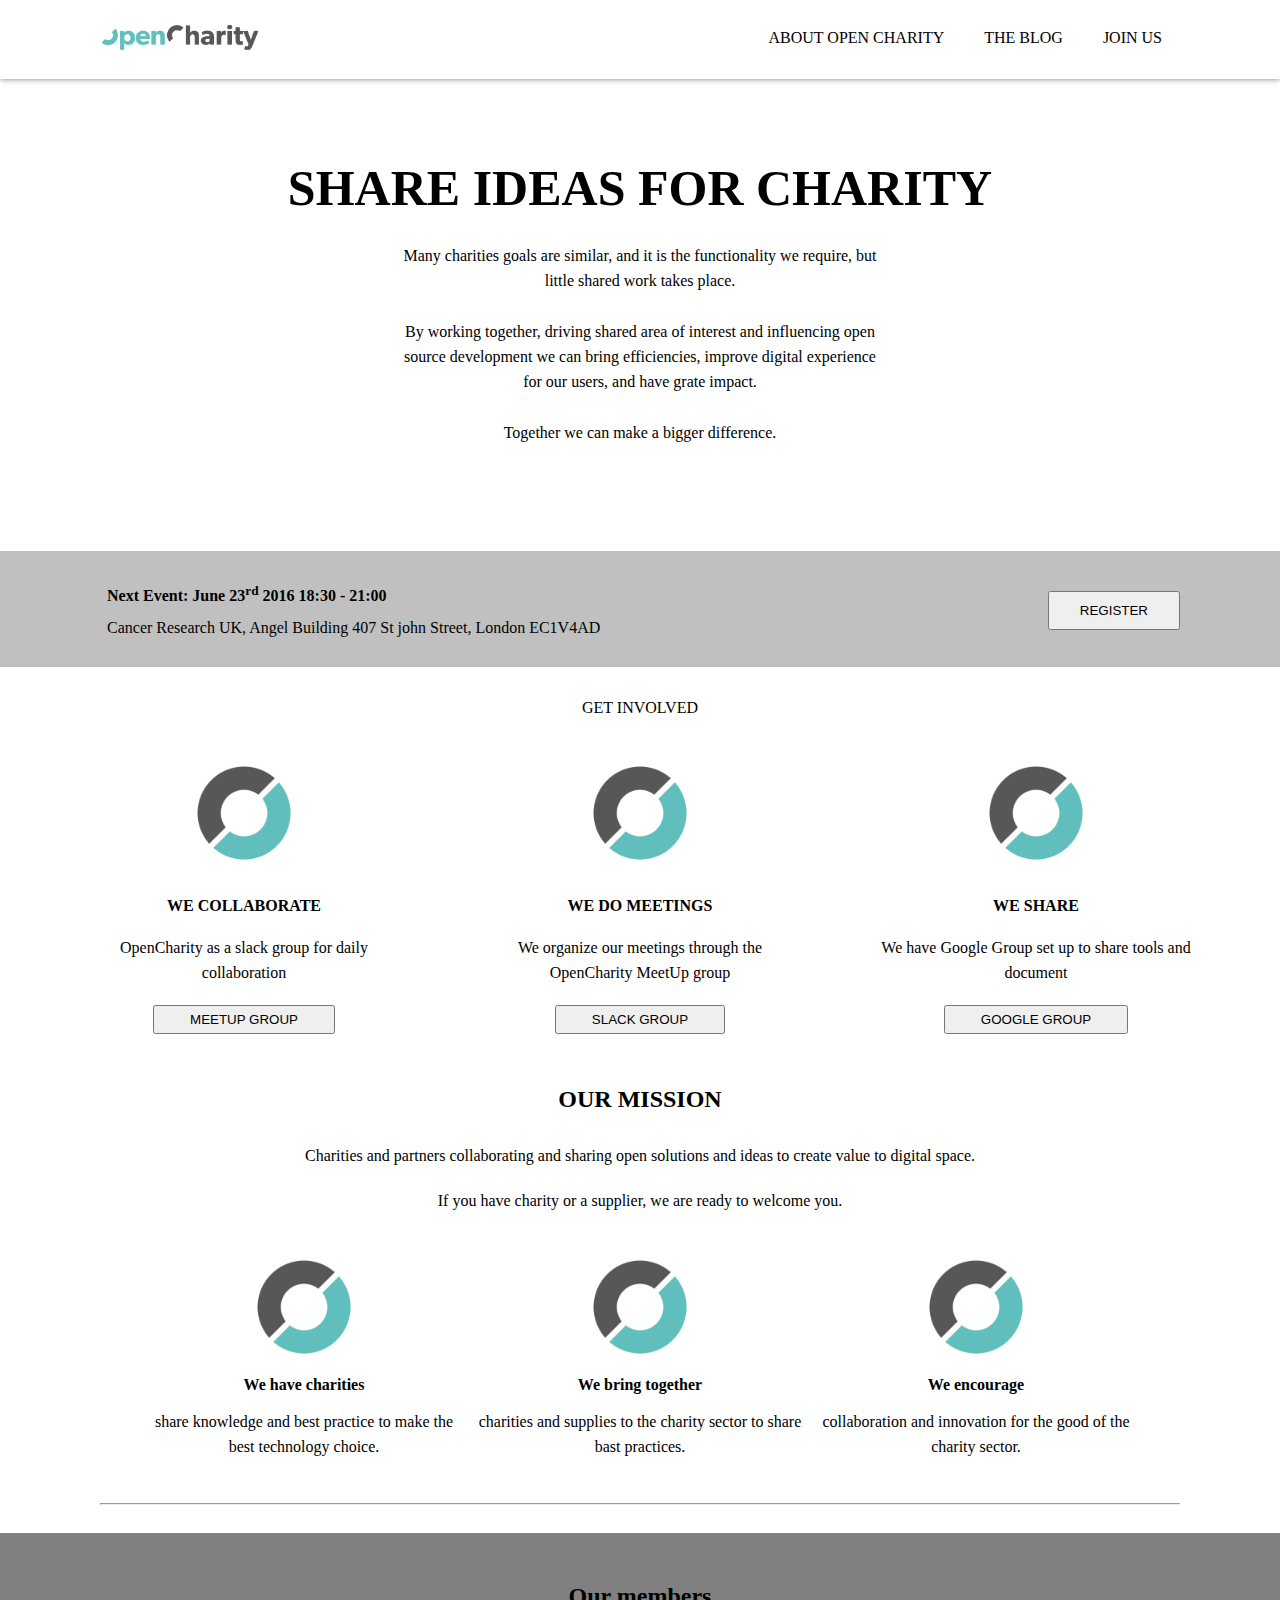
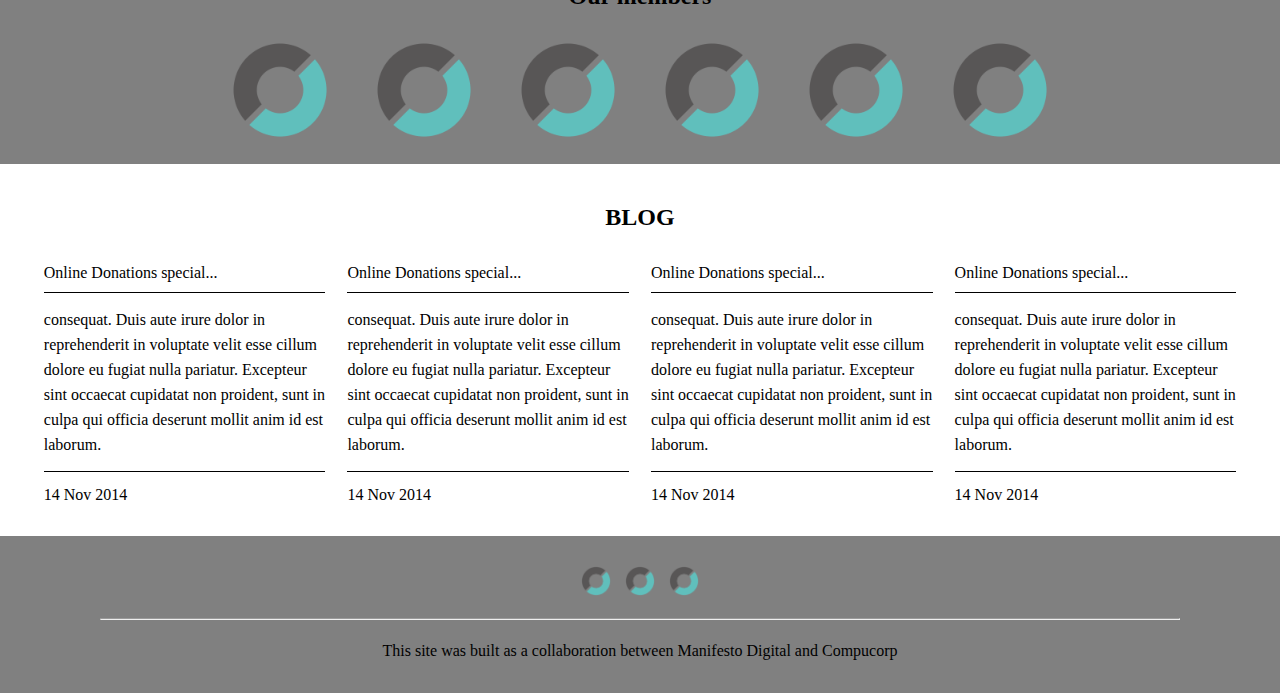
==== index.html @ aa1132b9 "inital commit" ====
<!DOCTYPE html>
<html>
	<head>
		<title>Open Charity</title>
		<meta http-equiv="Content-Type" content="text/html; charset=utf-8" />
		<meta name="viewport" content="user-scalable=no, initial-scale=1.0, maximum-scale=1.0 minimal-ui" />
		<link rel="stylesheet" type="text/css" href="assets/css/structure.css">
		<link rel="stylesheet" type="text/css" href="assets/css/viewport.css">


		<script src="assets/js/lib/jquery-1.12.4.js"></script>
		<script src="assets/js/lib/jquery-ui.js"></script>
		<script src="assets/js/custom.js"></script>
	</head>
	
	<body>
		<div class="opencharity">
		
			<!-- #Header -->
				<header class="opencharity__header">
					<img src="assets/image/OpenCharity.png" class="opencharity__header__logo">
					
					<img id="button" src="assets/image/OC-Mark.png" class="opencharity__header__dropdown-icon">

					<div class="opencharity__header__nav">
						<ul class="opencharity__header__nav__list">
							<li class="opencharity__header__nav__list__item">
								<a href="#" class="opencharity__header__nav__link">About open charity</a>
							</li>
							<li class="opencharity__header__nav__list__item">
								<a href="#" class="opencharity__header__nav__link">The blog</a>
							</li>
							<li class="opencharity__header__nav__list__item">
								<a href="#" class="opencharity__header__nav__link">Join us</a>
							</li>
						</ul>
					</div>
				</header>

				<div class="opencharity__header__nav--mobile" id="effect">
					<ul class="opencharity__header__nav__list--mobile">
						<li class="opencharity__header__nav__list__item--mobile">
							<a href="#" class="opencharity__header__nav__link--mobile">About open charity</a>
						</li>
						<li class="opencharity__header__nav__list__item--mobile">
							<a href="#" class="opencharity__header__nav__link--mobile">The blog</a>
						</li>
						<li class="opencharity__header__nav__list__item--mobile">
							<a href="#" class="opencharity__header__nav__link--mobile">Join Us</a>
						</li>
					</ul>
				</div>
			<!-- #Header -->

			<!-- #Banner -->
				<div class="opencharity__banner">
					<h1 class="opencharity__banner__lead_text">Share ideas for charity</h1>
					<p class="opencharity__banner__sub_text">Many charities goals are similar, and it is the functionality we require, but little shared work takes place.</p>
					<p class="opencharity__banner__sub_text">By working together, driving shared area of interest and influencing open source development we can bring efficiencies, improve digital experience for our users, and have grate impact.</p>
					<p class="opencharity__banner__sub_text">Together we can make a bigger difference.</p>
				</div>
			<!-- #Banner -->

			<!-- #Call to action -->
				<div class="opencharity__call_to_action--event">
					<div class="opencharity__call_to_action--event__event_info">
						<p class="opencharity__call_to_action--event__event_info__time"><span>Next Event: </span>June 23<sup>rd</sup> 2016 18:30 - 21:00</p>
						<p class="opencharity__call_to_action--event__event_info__venue">Cancer Research UK, Angel Building 407 St john Street, London EC1V4AD</p>
					</div>
					<button class="opencharity__call_to_action--event__event_info__register_button">Register</button>		
				</div>
			<!-- #Call to action -->

			<!-- #Call to action -->
				<div class="opencharity__call_to_action--social">
					<p class="opencharity__call_to_action--social__title_text">Get involved</p>
					<div class="opencharity__call_to_action--social__col">
						<img class="opencharity__call_to_action--social__col__image" src="assets/image/OC-Mark.png">
						<h4 class="opencharity__call_to_action--social__col__lead__text">We collaborate</h4>
						<p class="opencharity__call_to_action--social__col__sub_text">OpenCharity as a slack group for daily collaboration</p>
						<button class="opencharity__call_to_action--social__col__button">Meetup group</button>
					</div>
					<div class="opencharity__call_to_action--social__col">
						<img class="opencharity__call_to_action--social__col__image" src="assets/image/OC-Mark.png">
						<h4 class="opencharity__call_to_action--social__col__lead__text">We do meetings</h4>
						<p class="opencharity__call_to_action--social__col__sub_text">We organize our meetings through the OpenCharity MeetUp group</p>	
						<button class="opencharity__call_to_action--social__col__button">Slack group</button>
					</div>					
					<div class="opencharity__call_to_action--social__col">
						<img class="opencharity__call_to_action--social__col__image" src="assets/image/OC-Mark.png">
						<h4 class="opencharity__call_to_action--social__col__lead__text">We share</h4>
						<p class="opencharity__call_to_action--social__col__sub_text">We have Google Group set up to share tools and document</p>	
						<button class="opencharity__call_to_action--social__col__button">Google group</button>
					</div>
				</div>
			<!-- #Call to action -->

			<!-- #Info -->
				<div class="opencharity__info--mission-info">
					<h2 class="opencharity__info--mission-info__lead_text">Our mission</h2>
					<p class="opencharity__info--mission-info__sub_text">Charities and partners collaborating and sharing open solutions and ideas to create value to digital space.</p>
					<p class="opencharity__info--mission-info__sub_text">If you have charity or a supplier, we are ready to welcome you.</p>
					
					<div class="opencharity__info--mission-info__col">
						<img class="opencharity__info--mission-info__col__image" src="assets/image/OC-Mark.png">
						<h4 class="opencharity__info--mission-info__col__lead_text">We have charities</h4>
						<p class="opencharity__info--mission-info__col__sub_text">share knowledge and best practice to make the best technology choice.</p>
					</div>					
					<div class="opencharity__info--mission-info__col">
						<img class="opencharity__info--mission-info__col__image" src="assets/image/OC-Mark.png">
						<h4 class="opencharity__info--mission-info__col__lead_text">We bring together</h4>
						<p class="opencharity__info--mission-info__col__sub_text">charities and supplies to the charity sector to share bast practices.</p>
					</div>					
					<div class="opencharity__info--mission-info__col">
						<img class="opencharity__info--mission-info__col__image" src="assets/image/OC-Mark.png">
						<h4 class="opencharity__info--mission-info__col__lead_text">We encourage</h4>
						<p class="opencharity__info--mission-info__col__sub_text">collaboration and innovation for the good of the charity sector.</p>
					</div>

					<hr class="opencharity__info--mission-info__bottom_line">
				</div>
			<!-- #Info -->

			<!-- #Slider -->
				<div class="opencharity__slider--member_slider">
					 <h2 class="opencharity__slider--member_slider__lead_text">Our members</h2>
					 <ul class="opencharity__slider--member_slider__list">
					 	<li class="opencharity__slider--member_slider__item">
					 		<a href="opencharity__slider--member_slider__link">
					 			<img class="opencharity__slider--member_slider__link__icon" src="assets/image/OC-Mark.png">
					 		</a>
					 	</li>
					 	<li class="opencharity__slider--member_slider__item">
					 		<a href="opencharity__slider--member_slider__link">
					 			<img class="opencharity__slider--member_slider__link__icon" src="assets/image/OC-Mark.png">
					 		</a>
					 	</li>
					 	<li class="opencharity__slider--member_slider__item">
					 		<a href="opencharity__slider--member_slider__link">
					 			<img class="opencharity__slider--member_slider__link__icon" src="assets/image/OC-Mark.png">
					 		</a>
					 	</li>
					 	<li class="opencharity__slider--member_slider__item">
					 		<a href="opencharity__slider--member_slider__link">
					 			<img class="opencharity__slider--member_slider__link__icon" src="assets/image/OC-Mark.png">
					 		</a>
					 	</li>
					 	<li class="opencharity__slider--member_slider__item">
					 		<a href="opencharity__slider--member_slider__link">
					 			<img class="opencharity__slider--member_slider__link__icon" src="assets/image/OC-Mark.png">
					 		</a>
					 	</li>
					 	<li class="opencharity__slider--member_slider__item">
					 		<a href="opencharity__slider--member_slider__link">
					 			<img class="opencharity__slider--member_slider__link__icon" src="assets/image/OC-Mark.png">
					 		</a>
					 	</li>
					 </ul>
				</div>
			<!-- #Slider -->

			<!-- #Slider -->
				<div class="opencharity__slider--blog_slider">
					<h2 class="opencharity__slider--blog_slider__lead_text">Blog</h2>
					<ul class="opencharity__slider--blog_slider__list">
						<li class="opencharity__slider--blog_slider__list__item">
							<p class="opencharity__slider--blog_slider__link">Online Donations special...</p>
							<p class="opencharity__slider--blog_slider__list__item__text">
								consequat. Duis aute irure dolor in reprehenderit in voluptate velit esse
								cillum dolore eu fugiat nulla pariatur. Excepteur sint occaecat cupidatat non
								proident, sunt in culpa qui officia deserunt mollit anim id est laborum.
							</p>
							<p class="opencharity__slider--blog_slider__list__item__time">14 Nov 2014</p>
						</li>
						<li class="opencharity__slider--blog_slider__list__item">
							<p class="opencharity__slider--blog_slider__link">Online Donations special...</p>
							<p class="opencharity__slider--blog_slider__list__item__text">
								consequat. Duis aute irure dolor in reprehenderit in voluptate velit esse
								cillum dolore eu fugiat nulla pariatur. Excepteur sint occaecat cupidatat non
								proident, sunt in culpa qui officia deserunt mollit anim id est laborum.
							</p>
							<p class="opencharity__slider--blog_slider__list__item__time">14 Nov 2014</p>
						</li>
						<li class="opencharity__slider--blog_slider__list__item">
							<p class="opencharity__slider--blog_slider__link">Online Donations special...</p>
							<p class="opencharity__slider--blog_slider__list__item__text">
								consequat. Duis aute irure dolor in reprehenderit in voluptate velit esse
								cillum dolore eu fugiat nulla pariatur. Excepteur sint occaecat cupidatat non
								proident, sunt in culpa qui officia deserunt mollit anim id est laborum.
							</p>
							<p class="opencharity__slider--blog_slider__list__item__time">14 Nov 2014</p>
						</li>
						<li class="opencharity__slider--blog_slider__list__item">
							<p class="opencharity__slider--blog_slider__link">Online Donations special...</p>
							<p class="opencharity__slider--blog_slider__list__item__text">
								consequat. Duis aute irure dolor in reprehenderit in voluptate velit esse
								cillum dolore eu fugiat nulla pariatur. Excepteur sint occaecat cupidatat non
								proident, sunt in culpa qui officia deserunt mollit anim id est laborum.
							</p>
							<p class="opencharity__slider--blog_slider__list__item__time">14 Nov 2014</p>
						</li>
					</ul>
				</div>
			<!-- #Slider -->

			<!-- #Footer-->
				<footer class="opencharity__footer">
					<div class="opencharity__footer__nav">
						<ul class="opencharity__footer__nav__list">
							<li class="opencharity__footer__nav__list__item">
								<a href="opencharity__footer__nav__link">
									<img class="opencharity__footer__nav__link__icon" src="assets/image/OC-Mark.png">
								</a>
							</li>
							<li class="opencharity__footer__nav__list__item">
								<a href="opencharity__footer__nav__link">
									<img class="opencharity__footer__nav__link__icon" src="assets/image/OC-Mark.png">
								</a>
							</li>
							<li class="opencharity__footer__nav__list__item">
								<a href="opencharity__footer__nav__link">
									<img class="opencharity__footer__nav__link__icon" src="assets/image/OC-Mark.png">
								</a>
							</li>
						</ul>
					</div>

					<hr class="opencharity__footer__line">

					<div class="opencharity__footer__trade_mark">
						<p class="opencharity__footer__trade_mark__text">This site was built as a collaboration between <span>Manifesto Digital</span> and <span>Compucorp</span></p>
					</div>
				</footer>
			<!-- #Footer-->


		</div>
	</body>
</html>
---- assets/css/structure.css ----
body {
	margin: 0px;
	padding: 0px;
}

ul {
	margin: 0px;
	padding: 0px;
	list-style: none
}

a {
	text-decoration: none;
}

h1,h2,h3,h4,h5,h6,p {
	margin: 0px;
}

p {
	line-height: 25px;
	text-align: left: 
}

.opencharity {
}

/* opencharity__header */
	.opencharity__header {
		padding: 19px 100px;
		box-shadow: 0px 0px 6px gray;
	}

	.opencharity__header__logo {
		width: 160px;
		padding: 0px;
		margin: 0px;
		display: inline-block
	}

	.opencharity__header__dropdown-icon {
		display: none;
		width: 40px;
	}

	.opencharity__header__nav {
		padding: 10px 0px;
		float: right;
		display: inline-block;
	}

	.opencharity__header__nav--mobile {
		display: none;
	}

	.opencharity__header__nav__list {
		/* background-color: gray; */
	}

	.opencharity__header__nav__list__item {
		margin: 0px;
		display: inline;
		padding: 5px;
	}

	.opencharity__header__nav__link {
		color: #000;
		text-transform: uppercase;
		padding: 13px;
	}

/* opencharity__header */

/* opencharity__banner */
	.opencharity__banner {
		margin: 0px;	
		height: auto;
		text-align: center;
		padding: 80px 30px;
		/* background-image: url('../../assets/image/bg.jpg'); */
		background-repeat: no-repeat;
	}

	.opencharity__banner__lead_text {
		text-transform: uppercase;
		font-size: 50px;
	}

	.opencharity__banner__sub_text {
		margin: 26px auto;
		width: 42%;
		display: block;
	}
/* opencharity__banner */


/* opencharity__call_to_action */

	.opencharity__call_to_action--event {
		background-color: #c0c0c0; /* rmove this */
		padding: 20px 100px;
	}

	.opencharity__call_to_action--event__event_info {
		display: inline-block
	}

	.opencharity__call_to_action--event__event_info__time {
		margin: 7px;
		font-weight: bold;
	}

	.opencharity__call_to_action--event__event_info__venue {
		margin: 7px;
	}

	.opencharity__call_to_action--event__event_info__register_button {
		display: inline-block;
		float: right;
		padding: 10px 30px;
		margin-top: 10px;
		text-transform: uppercase;
	}

	.opencharity__call_to_action--social {
		padding: 70px 100px;
		text-align: center;	
	}

	.opencharity__call_to_action--social__title_text {
		text-transform: uppercase;
	}

	.opencharity__call_to_action--social__col {
		display: inline-block;
		width: 30%;
		margin-top: 20px;
		padding: 4px;
		/* background-color: #f0f0f0; */
	}

	.opencharity__call_to_action--social__col__image {
		width: 100px;
	}

	.opencharity__call_to_action--social__col__lead__text {
		margin-top: 30px;
		text-transform: uppercase;
	}

	.opencharity__call_to_action--social__col__sub_text {
		padding: 20px 30px;
	}

	.opencharity__call_to_action--social__col__button {
		padding: 5px 35px;
		text-transform: uppercase;
	}

/* opencharity__call_to_action */


.opencharity__info--mission-info {
	text-align: center;
	padding: 20px 100px;
	/* background-color: gray; */
}

.opencharity__info--mission-info__lead_text {
	text-transform: uppercase;
	margin-bottom: 30px;
}

.opencharity__info--mission-info__sub_text {
	margin: 20px;
}

.opencharity__info--mission-info__col {
	display: inline-block;
	width: 30%;
	margin-top: 20px;
	padding: 4px;
}

.opencharity__info--mission-info__col__image {
	width: 100px;
}

.opencharity__info--mission-info__col__lead_text {
	padding: 15px;
}

.opencharity__info--mission-info__col__sub_text {
}

.opencharity__info--mission-info__bottom_line {
	margin-top: 40px;
}

.opencharity__slider--member_slider {
	text-align: center;
	padding: 20px 100px;
	background-color: gray;
}

.opencharity__slider--member_slider__lead_text {
	margin: 50px;
}

.opencharity__slider--member_slider__list {
	margin: 0px;
}

.opencharity__slider--member_slider__item {
	display: inline;
	margin: 40px;
}

.opencharity__slider--member_slider__link {
	display: inline;
}

.opencharity__slider--member_slider__link__icon {
	width: 100px;
}

/* opencharity__slider--blog_slider */

	.opencharity__slider--blog_slider {
		text-align: center;
		padding: 20px 0px;
	}

	.opencharity__slider--blog_slider__lead_text {
		text-transform: uppercase;
		margin: 20px;
	}

	.opencharity__slider--blog_slider__list {			
	}

	.opencharity__slider--blog_slider__link {
		margin-bottom: 7px;
	}

	.opencharity__slider--blog_slider__list__item {
		display: inline-block;
		width: 20%;
		margin: 10px;

	}

	li.opencharity__slider--blog_slider__list__item {
	    text-align: left;
	}

	.opencharity__slider--blog_slider__list__item__text {
		border-top: 1px solid;
		border-bottom: 1px solid;
		padding-bottom: 14px;
		padding-top: 14px;
	}

	.opencharity__slider--blog_slider__list__item__time {
		margin-top: 10px; 
	}


/* opencharity__slider--blog_slider */


/* opencharity__footer */

	.opencharity__footer{
		text-align: center;
		padding: 20px 100px;
		background-color: gray;
	}

	.opencharity__footer__nav {
		display: block;
		padding: 10px;
	}

	.opencharity__footer__nav__list {

	}

	.opencharity__footer__nav__list__item {
		display: inline;
		margin: 5px;
	}

	.opencharity__footer__nav__link {
	}

	.opencharity__footer__nav__link__icon {
		width: 30px;
	}

	.opencharity__footer__line {

	}

	.opencharity__footer__trade_mark {
		padding: 10px;
		display: block;
	}

/* opencharity__footer */
---- assets/css/viewport.css ----
/* body{
		background-color: red;
	} */


/* Extra exception screens */
@media screen and (max-width: 320px) {
	
	.opencharity__header__logo {
	 	margin-left: -30px;
	}
}


/* Small only  aka mobile*/
@media screen and (max-width: 39.9375em) {

	/* opencharity__header */
		.opencharity__header {
			height: 30px;
		}

		.opencharity__header__dropdown-icon {
			display: block;
			position: absolute;
			top: 17px;
			right: 27px;
		}

		.opencharity__header__nav {
			display: none
		}

		.opencharity__header__nav--mobile {
			/* display: block; */
			/* background-color: red; */
		}

		.opencharity__header__nav__list--mobile {
		}

		.opencharity__header__nav__list__item--mobile {
			padding: 16px;
			text-align: center;
			/* background-color: red; */
		}
	/* opencharity__header */

	/* opencharity__banner */
		
		.opencharity__banner {
			padding: 32px 30px;
		}

		.opencharity__banner__sub_text {
			width: 92%;
		}
	/* opencharity__banner */

	/* opencharity__call_to_action--event */
		
		.opencharity__call_to_action--event {
		    padding: 20px 21px;
		    text-align: center;
		}

		.opencharity__call_to_action--event__event_info__register_button {
		    margin-top: 30px;
		    float: none
		}
	/* opencharity__call_to_action--event */

	/* opencharity__call_to_action--social */

		.opencharity__call_to_action--social {
			padding: 32px 30px;
		}

		.opencharity__call_to_action--social__col {
			width: 100%;
		}
	/* opencharity__call_to_action--social */

	/* opencharity__slider--member_slider */
	
		.opencharity__info--mission-info {
		    padding: 20px 20px;
		}

		.opencharity__info--mission-info__lead_text {
		    text-transform: uppercase;
		    margin-top: 20px;
		    margin-bottom: 0px;
		}

		.opencharity__info--mission-info__col {
		 	width: 92%;
		}
	/* opencharity__call_to_action--social */

	/* opencharity__slider--member_slider */
	
		.opencharity__slider--member_slider__lead_text {
			margin: 20px;
		}

		.opencharity__slider--member_slider {
		    padding: 20px 15px;
		}

		.opencharity__slider--member_slider__item {
		    display: inline;
		    margin: 8px;
		}
	/* opencharity__slider--member_slider */

	/* opencharity__slider--blog_slider */

		.opencharity__slider--blog_slider__list__item {
		    width: 90%;
		}

		.opencharity__slider--blog_slider {
			padding: 20px 15px;
		}

		.opencharity__slider--blog_slider__list__item {
		    margin: 20px;
		}
	/* opencharity__slider--blog_slider */

	/* opencharity__footer */
	
		.opencharity__footer {
		    padding: 20px 33px;	 
		}
	/* opencharity__footer */

}


/* Medium and up*/
@media screen and (min-width: 40em) {}


/* Medium only aka ipad */
@media screen and (min-width: 40em) and (max-width: 63.9375em) {

	/* opencharity__header */
		.opencharity__header {
			padding: 20px 30px;
		}

		.opencharity__header__nav {
		}

		.opencharity__header__nav__list {
			padding: 0px;
		}

		.opencharity__header__nav__list__item {
			margin: 0px;
		}
	/* opencharity__header */

	/* opencharity__banner */

		.opencharity__banner {
			padding: 58px 35px;
		}

		.opencharity__banner__sub_text {
			width: 100%;
		}
	/* opencharity__banner */

	/* opencharity__call_to_action--event */
		
		.opencharity__call_to_action--event {
		    padding: 20px 21px;
		}

		.opencharity__call_to_action--event__event_info__register_button {
		    margin-top: 20px;
		}
	/* opencharity__call_to_action--event */

	/* opencharity__call_to_action--social */

		.opencharity__call_to_action--social {
			padding: 28px 0px;
		}

		.opencharity__call_to_action--social__title_text {
		    margin-bottom: 19px;
		}
	/* opencharity__call_to_action--social */

	/* opencharity__call_to_action--social */

		.opencharity__info--mission-info {
		    padding: 20px 20px;
		}

		.opencharity__info--mission-info__lead_text {
		    text-transform: uppercase;
		    margin-top: 20px;
		    margin-bottom: 0px;
		}

		.opencharity__info--mission-info__col {
		 	width: 30%;
		 	margin: 6px;
		 	margin-top: 40px;
		 	vertical-align: top;
		 	height: 237px;
		}

		.opencharity__info--mission-info__bottom_line {
		    margin-top: 10px;
		}
	/* opencharity__call_to_action--social */

	/* .opencharity__slider--member_slider */
		
		.opencharity__slider--member_slider {
		    padding: 20px 15px;
		}

		.opencharity__slider--member_slider__lead_text {
		    margin: 26px;
		}

		.opencharity__slider--member_slider__item {
		    display: inline;
		    margin: 10px;
		}
	/* .opencharity__slider--member_slider */

	/* opencharity__slider--blog_slider */

		.opencharity__slider--blog_slider__list__item {
		    display: inline-block;
		    width: 44%;
		    margin: 15px;
		}
	/* opencharity__slider--blog_slider */

}

/* Large and up  aka big ipad and laptops :(*/
@media screen and (min-width: 64em) {

	/* opencharity__banner */

		.opencharity__banner__sub_text {
			width: 40%;
		}
	/* opencharity__banner */

	/* opencharity__call_to_action--event */
		.opencharity__call_to_action--event__event_info__register_button {
		    margin-top: 20px;
		}
	/* opencharity__call_to_action--event */

	/* opencharity__call_to_action--social */

		.opencharity__call_to_action--social {
			padding: 28px 0px;
		}

		.opencharity__call_to_action--social__title_text {
		    margin-bottom: 19px;
		}
	/* opencharity__call_to_action--social */

	/* .opencharity__slider--member_slider */
		
		.opencharity__slider--member_slider {
		    padding: 20px 15px;
		}

		.opencharity__slider--member_slider__lead_text {
		    margin: 30px;
		}
		
		.opencharity__slider--member_slider__item {
		    margin: 20px;
		}
	/* .opencharity__slider--member_slider */

	/* opencharity__slider--blog_slider */
		.opencharity__slider--blog_slider__list__item {
		    display: inline-block;
		    width: 22%;
		    margin: 9px;
		}
	/* opencharity__slider--blog_slider */

}

/* Large only */
@media screen and (min-width: 64em) and (max-width: 74.9375em) {
		
		/* opencharity__banner */
			.opencharity__banner__sub_text {
				width: 80%;
			}
		/* opencharity__banner */
}
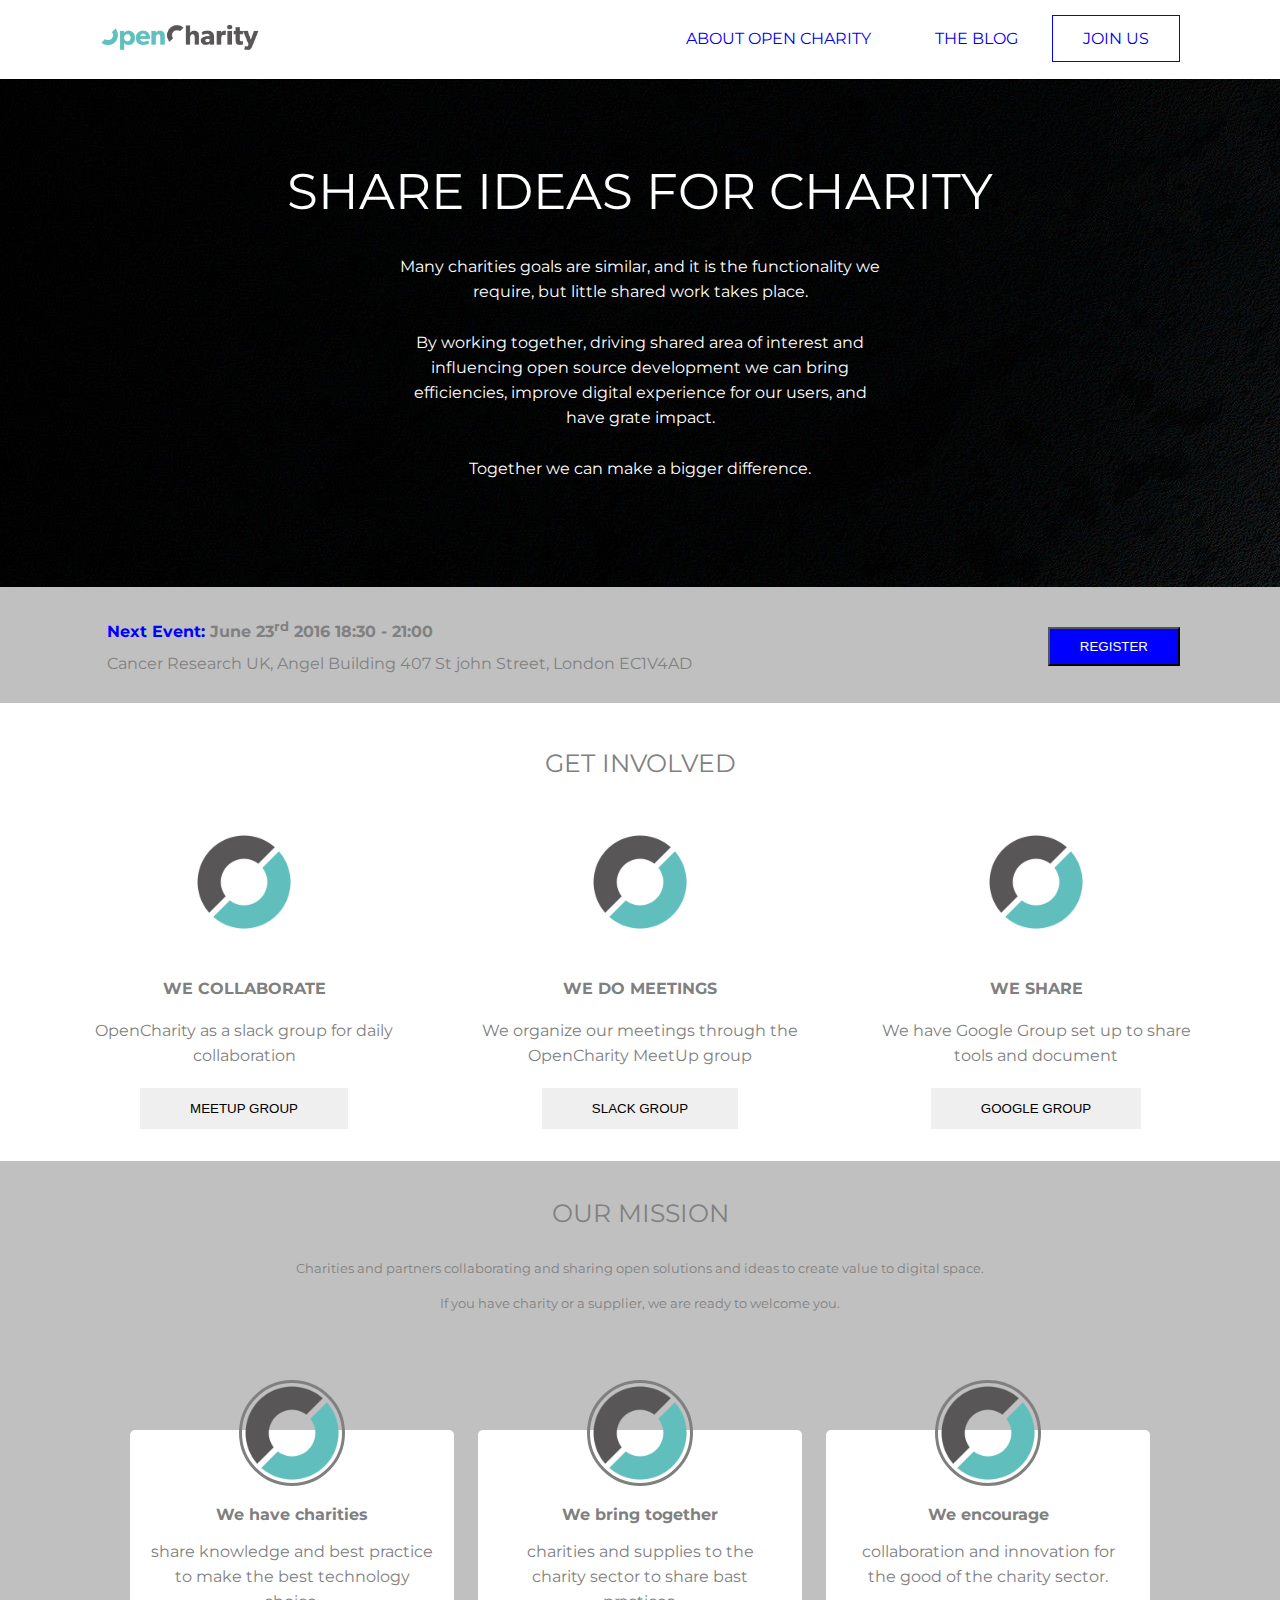
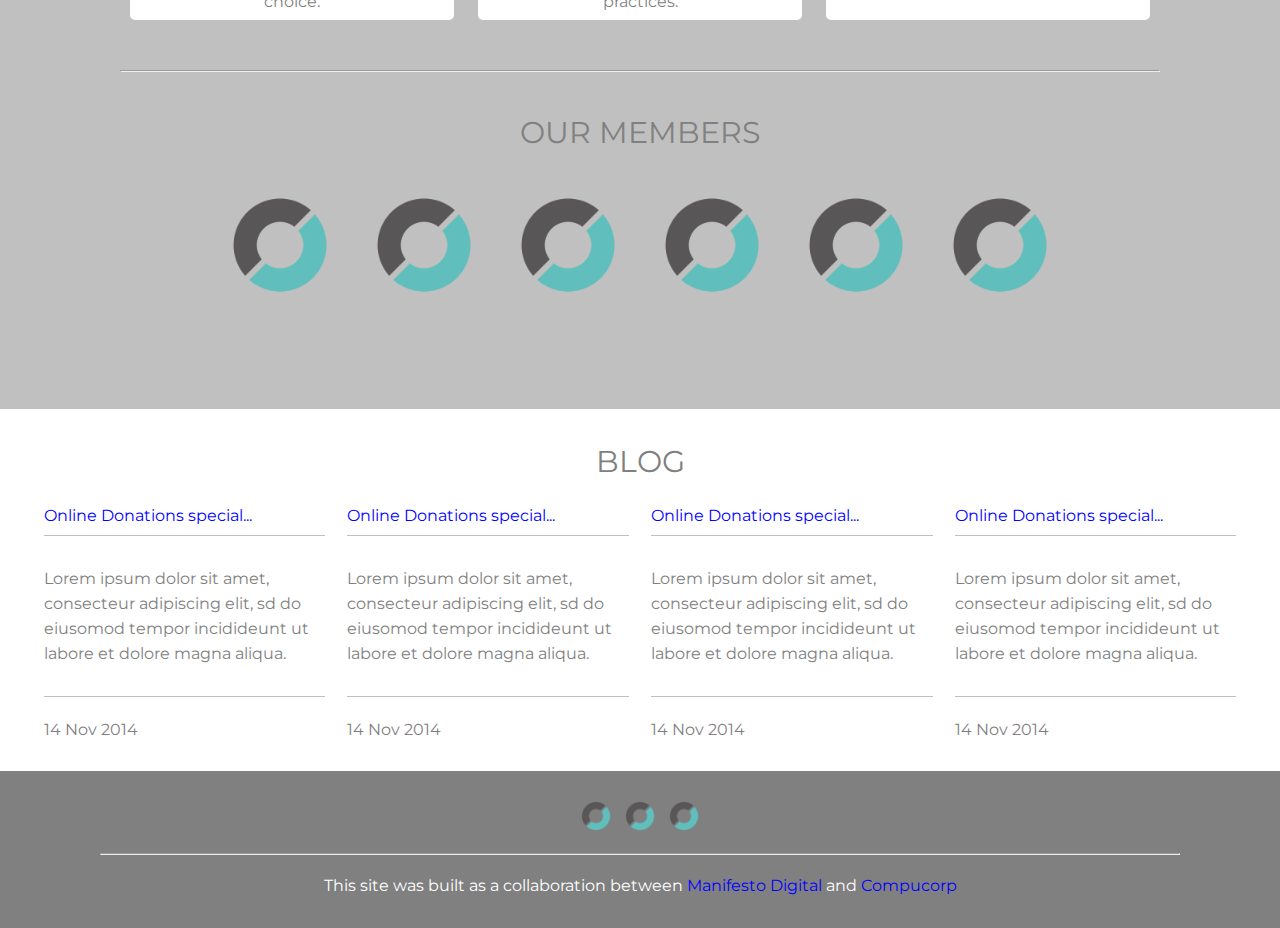
==== commit 7acd2968: "add scss" ====
--- a/index.html
+++ b/index.html
@@ -6,8 +6,8 @@
 		<meta name="viewport" content="user-scalable=no, initial-scale=1.0, maximum-scale=1.0 minimal-ui" />
 		<link rel="stylesheet" type="text/css" href="assets/css/structure.css">
 		<link rel="stylesheet" type="text/css" href="assets/css/viewport.css">
-
-
+		<link rel="stylesheet" type="text/css" href="stylesheets/theme.css">
+		<link href="https://fonts.googleapis.com/css?family=Montserrat" rel="stylesheet">
 		<script src="assets/js/lib/jquery-1.12.4.js"></script>
 		<script src="assets/js/lib/jquery-ui.js"></script>
 		<script src="assets/js/custom.js"></script>
@@ -31,7 +31,7 @@
 								<a href="#" class="opencharity__header__nav__link">The blog</a>
 							</li>
 							<li class="opencharity__header__nav__list__item">
-								<a href="#" class="opencharity__header__nav__link">Join us</a>
+								<a href="#" class="opencharity__header__nav__link opencharity__header__nav__link--active">Join us</a>
 							</li>
 						</ul>
 					</div>
@@ -54,7 +54,7 @@
 
 			<!-- #Banner -->
 				<div class="opencharity__banner">
-					<h1 class="opencharity__banner__lead_text">Share ideas for charity</h1>
+					<p class="opencharity__banner__lead_text">Share ideas for charity</p>
 					<p class="opencharity__banner__sub_text">Many charities goals are similar, and it is the functionality we require, but little shared work takes place.</p>
 					<p class="opencharity__banner__sub_text">By working together, driving shared area of interest and influencing open source development we can bring efficiencies, improve digital experience for our users, and have grate impact.</p>
 					<p class="opencharity__banner__sub_text">Together we can make a bigger difference.</p>
@@ -97,24 +97,32 @@
 
 			<!-- #Info -->
 				<div class="opencharity__info--mission-info">
-					<h2 class="opencharity__info--mission-info__lead_text">Our mission</h2>
+					<p class="opencharity__info--mission-info__lead_text">Our mission</p>
 					<p class="opencharity__info--mission-info__sub_text">Charities and partners collaborating and sharing open solutions and ideas to create value to digital space.</p>
 					<p class="opencharity__info--mission-info__sub_text">If you have charity or a supplier, we are ready to welcome you.</p>
 					
-					<div class="opencharity__info--mission-info__col">
-						<img class="opencharity__info--mission-info__col__image" src="assets/image/OC-Mark.png">
-						<h4 class="opencharity__info--mission-info__col__lead_text">We have charities</h4>
-						<p class="opencharity__info--mission-info__col__sub_text">share knowledge and best practice to make the best technology choice.</p>
+					<div class="opencharity__info--mission-info__col--wrapper">
+						<div class="opencharity__info--mission-info__col">
+							<img class="opencharity__info--mission-info__col__image" src="assets/image/OC-Mark.png">
+							<h4 class="opencharity__info--mission-info__col__lead_text">We have charities</h4>
+							<p class="opencharity__info--mission-info__col__sub_text">share knowledge and best practice to make the best technology choice.</p>
+						</div>					
+					</div>
+						
+					<div class="opencharity__info--mission-info__col--wrapper">
+						<div class="opencharity__info--mission-info__col">
+							<img class="opencharity__info--mission-info__col__image" src="assets/image/OC-Mark.png">
+							<h4 class="opencharity__info--mission-info__col__lead_text">We bring together</h4>
+							<p class="opencharity__info--mission-info__col__sub_text">charities and supplies to the charity sector to share bast practices.</p>
+						</div>					
 					</div>					
-					<div class="opencharity__info--mission-info__col">
-						<img class="opencharity__info--mission-info__col__image" src="assets/image/OC-Mark.png">
-						<h4 class="opencharity__info--mission-info__col__lead_text">We bring together</h4>
-						<p class="opencharity__info--mission-info__col__sub_text">charities and supplies to the charity sector to share bast practices.</p>
-					</div>					
-					<div class="opencharity__info--mission-info__col">
-						<img class="opencharity__info--mission-info__col__image" src="assets/image/OC-Mark.png">
-						<h4 class="opencharity__info--mission-info__col__lead_text">We encourage</h4>
-						<p class="opencharity__info--mission-info__col__sub_text">collaboration and innovation for the good of the charity sector.</p>
+					
+					<div class="opencharity__info--mission-info__col--wrapper">
+						<div class="opencharity__info--mission-info__col">
+							<img class="opencharity__info--mission-info__col__image" src="assets/image/OC-Mark.png">
+							<h4 class="opencharity__info--mission-info__col__lead_text">We encourage</h4>
+							<p class="opencharity__info--mission-info__col__sub_text">collaboration and innovation for the good of the charity sector.</p>
+						</div>
 					</div>
 
 					<hr class="opencharity__info--mission-info__bottom_line">
@@ -123,7 +131,7 @@
 
 			<!-- #Slider -->
 				<div class="opencharity__slider--member_slider">
-					 <h2 class="opencharity__slider--member_slider__lead_text">Our members</h2>
+					 <p class="opencharity__slider--member_slider__lead_text">Our members</p>
 					 <ul class="opencharity__slider--member_slider__list">
 					 	<li class="opencharity__slider--member_slider__item">
 					 		<a href="opencharity__slider--member_slider__link">
@@ -161,41 +169,33 @@
 
 			<!-- #Slider -->
 				<div class="opencharity__slider--blog_slider">
-					<h2 class="opencharity__slider--blog_slider__lead_text">Blog</h2>
+					<p class="opencharity__slider--blog_slider__lead_text">Blog</p>
 					<ul class="opencharity__slider--blog_slider__list">
 						<li class="opencharity__slider--blog_slider__list__item">
 							<p class="opencharity__slider--blog_slider__link">Online Donations special...</p>
 							<p class="opencharity__slider--blog_slider__list__item__text">
-								consequat. Duis aute irure dolor in reprehenderit in voluptate velit esse
-								cillum dolore eu fugiat nulla pariatur. Excepteur sint occaecat cupidatat non
-								proident, sunt in culpa qui officia deserunt mollit anim id est laborum.
-							</p>
-							<p class="opencharity__slider--blog_slider__list__item__time">14 Nov 2014</p>
-						</li>
-						<li class="opencharity__slider--blog_slider__list__item">
-							<p class="opencharity__slider--blog_slider__link">Online Donations special...</p>
-							<p class="opencharity__slider--blog_slider__list__item__text">
-								consequat. Duis aute irure dolor in reprehenderit in voluptate velit esse
-								cillum dolore eu fugiat nulla pariatur. Excepteur sint occaecat cupidatat non
-								proident, sunt in culpa qui officia deserunt mollit anim id est laborum.
-							</p>
-							<p class="opencharity__slider--blog_slider__list__item__time">14 Nov 2014</p>
-						</li>
-						<li class="opencharity__slider--blog_slider__list__item">
-							<p class="opencharity__slider--blog_slider__link">Online Donations special...</p>
-							<p class="opencharity__slider--blog_slider__list__item__text">
-								consequat. Duis aute irure dolor in reprehenderit in voluptate velit esse
-								cillum dolore eu fugiat nulla pariatur. Excepteur sint occaecat cupidatat non
-								proident, sunt in culpa qui officia deserunt mollit anim id est laborum.
-							</p>
-							<p class="opencharity__slider--blog_slider__list__item__time">14 Nov 2014</p>
-						</li>
-						<li class="opencharity__slider--blog_slider__list__item">
-							<p class="opencharity__slider--blog_slider__link">Online Donations special...</p>
-							<p class="opencharity__slider--blog_slider__list__item__text">
-								consequat. Duis aute irure dolor in reprehenderit in voluptate velit esse
-								cillum dolore eu fugiat nulla pariatur. Excepteur sint occaecat cupidatat non
-								proident, sunt in culpa qui officia deserunt mollit anim id est laborum.
+								Lorem ipsum dolor sit amet, consecteur adipiscing elit, sd do eiusomod tempor incidideunt ut labore et dolore magna aliqua.
+							</p>
+							<p class="opencharity__slider--blog_slider__list__item__time">14 Nov 2014</p>
+						</li>
+						<li class="opencharity__slider--blog_slider__list__item">
+							<p class="opencharity__slider--blog_slider__link">Online Donations special...</p>
+							<p class="opencharity__slider--blog_slider__list__item__text">
+								Lorem ipsum dolor sit amet, consecteur adipiscing elit, sd do eiusomod tempor incidideunt ut labore et dolore magna aliqua.
+							</p>
+							<p class="opencharity__slider--blog_slider__list__item__time">14 Nov 2014</p>
+						</li>
+						<li class="opencharity__slider--blog_slider__list__item">
+							<p class="opencharity__slider--blog_slider__link">Online Donations special...</p>
+							<p class="opencharity__slider--blog_slider__list__item__text">
+								Lorem ipsum dolor sit amet, consecteur adipiscing elit, sd do eiusomod tempor incidideunt ut labore et dolore magna aliqua.
+							</p>
+							<p class="opencharity__slider--blog_slider__list__item__time">14 Nov 2014</p>
+						</li>
+						<li class="opencharity__slider--blog_slider__list__item">
+							<p class="opencharity__slider--blog_slider__link">Online Donations special...</p>
+							<p class="opencharity__slider--blog_slider__list__item__text">
+								Lorem ipsum dolor sit amet, consecteur adipiscing elit, sd do eiusomod tempor incidideunt ut labore et dolore magna aliqua.
 							</p>
 							<p class="opencharity__slider--blog_slider__list__item__time">14 Nov 2014</p>
 						</li>
@@ -233,7 +233,6 @@
 				</footer>
 			<!-- #Footer-->
 
-
 		</div>
 	</body>
 </html>--- a/assets/css/structure.css
+++ b/assets/css/structure.css
@@ -55,21 +55,18 @@
 	}
 
 	.opencharity__header__nav__list {
-		/* background-color: gray; */
 	}
 
 	.opencharity__header__nav__list__item {
 		margin: 0px;
 		display: inline;
-		padding: 5px;
+		padding: 0px;
 	}
 
 	.opencharity__header__nav__link {
-		color: #000;
-		text-transform: uppercase;
-		padding: 13px;
-	}
-
+		text-transform: uppercase;
+		padding: 13px 30px;
+	}
 /* opencharity__header */
 
 /* opencharity__banner */
@@ -78,13 +75,15 @@
 		height: auto;
 		text-align: center;
 		padding: 80px 30px;
-		/* background-image: url('../../assets/image/bg.jpg'); */
+		background-image: url('../../assets/image/bg.jpg');
 		background-repeat: no-repeat;
 	}
 
 	.opencharity__banner__lead_text {
 		text-transform: uppercase;
 		font-size: 50px;
+		margin-top: 20px;
+		margin-bottom: 50px;
 	}
 
 	.opencharity__banner__sub_text {
@@ -94,11 +93,9 @@
 	}
 /* opencharity__banner */
 
-
 /* opencharity__call_to_action */
 
 	.opencharity__call_to_action--event {
-		background-color: #c0c0c0; /* rmove this */
 		padding: 20px 100px;
 	}
 
@@ -137,7 +134,6 @@
 		width: 30%;
 		margin-top: 20px;
 		padding: 4px;
-		/* background-color: #f0f0f0; */
 	}
 
 	.opencharity__call_to_action--social__col__image {
@@ -154,76 +150,98 @@
 	}
 
 	.opencharity__call_to_action--social__col__button {
-		padding: 5px 35px;
-		text-transform: uppercase;
-	}
-
+		padding: 13px 50px;
+		text-transform: uppercase;
+		border: none;
+		border-radius: 0px;
+	}
 /* opencharity__call_to_action */
 
-
-.opencharity__info--mission-info {
-	text-align: center;
-	padding: 20px 100px;
-	/* background-color: gray; */
-}
-
-.opencharity__info--mission-info__lead_text {
-	text-transform: uppercase;
-	margin-bottom: 30px;
-}
-
-.opencharity__info--mission-info__sub_text {
-	margin: 20px;
-}
-
-.opencharity__info--mission-info__col {
-	display: inline-block;
-	width: 30%;
-	margin-top: 20px;
-	padding: 4px;
-}
-
-.opencharity__info--mission-info__col__image {
-	width: 100px;
-}
-
-.opencharity__info--mission-info__col__lead_text {
-	padding: 15px;
-}
-
-.opencharity__info--mission-info__col__sub_text {
-}
-
-.opencharity__info--mission-info__bottom_line {
-	margin-top: 40px;
-}
-
-.opencharity__slider--member_slider {
-	text-align: center;
-	padding: 20px 100px;
-	background-color: gray;
-}
-
-.opencharity__slider--member_slider__lead_text {
-	margin: 50px;
-}
-
-.opencharity__slider--member_slider__list {
-	margin: 0px;
-}
-
-.opencharity__slider--member_slider__item {
-	display: inline;
-	margin: 40px;
-}
-
-.opencharity__slider--member_slider__link {
-	display: inline;
-}
-
-.opencharity__slider--member_slider__link__icon {
-	width: 100px;
-}
+/* opencharity__info--mission-info */
+	.opencharity__info--mission-info {
+		text-align: center;
+		padding: 20px 100px;
+		/* background-color: gray; */
+	}
+
+	.opencharity__info--mission-info__lead_text {
+		margin-top: 20px;
+		text-transform: uppercase;
+		margin-bottom: 30px;
+	}
+
+	.opencharity__info--mission-info__sub_text {
+		margin: 10px;
+	}
+
+	.opencharity__info--mission-info__col--wrapper {
+	    display: inline-block;
+	    width: 30%;
+	    margin: 10px;
+	    margin-top: 60px;
+	    padding: 4px;
+	}
+
+
+	.opencharity__info--mission-info__col {
+		margin-top: 40px;
+		padding: 0px 20px;
+		height: 190px;
+		max-height: auto;
+		border-radius: 5px;
+	}
+
+	.opencharity__info--mission-info__col__image {
+		width: 100px;
+		margin-top: -50px;
+	    border: 3px solid;
+	    border-radius: 50%;
+	}
+
+	.opencharity__info--mission-info__col__lead_text {
+		padding: 15px;
+	}
+
+	.opencharity__info--mission-info__col__sub_text {
+	}
+
+	.opencharity__info--mission-info__bottom_line {
+		margin-top: 70px;
+		margin-left: 20px;
+		margin-right: 20px;
+	}
+/* opencharity__info--mission-info */
+
+/* opencharity__slider--member */
+
+	.opencharity__slider--member_slider {
+		text-align: center;
+		padding: 20px 100px;
+	}
+
+	.opencharity__slider--member_slider__lead_text {
+		margin-bottom: 50px;
+		text-transform: uppercase
+	}
+
+	.opencharity__slider--member_slider__list {
+		margin: 0px;
+		margin-bottom: 90px;
+	}
+
+	.opencharity__slider--member_slider__item {
+		display: inline;
+		margin: 40px;
+	}
+
+	.opencharity__slider--member_slider__link {
+		display: inline;
+	}
+
+	.opencharity__slider--member_slider__link__icon {
+		width: 100px;
+	}
+/* opencharity__slider--member */
 
 /* opencharity__slider--blog_slider */
 
@@ -235,6 +253,7 @@
 	.opencharity__slider--blog_slider__lead_text {
 		text-transform: uppercase;
 		margin: 20px;
+		font-size: 30px;
 	}
 
 	.opencharity__slider--blog_slider__list {			
@@ -258,24 +277,20 @@
 	.opencharity__slider--blog_slider__list__item__text {
 		border-top: 1px solid;
 		border-bottom: 1px solid;
-		padding-bottom: 14px;
-		padding-top: 14px;
+		padding-top: 30px;
+		padding-bottom: 30px;
 	}
 
 	.opencharity__slider--blog_slider__list__item__time {
-		margin-top: 10px; 
-	}
-
-
+		margin-top: 20px; 
+	}
 /* opencharity__slider--blog_slider */
 
-
 /* opencharity__footer */
 
 	.opencharity__footer{
 		text-align: center;
 		padding: 20px 100px;
-		background-color: gray;
 	}
 
 	.opencharity__footer__nav {
@@ -307,5 +322,4 @@
 		padding: 10px;
 		display: block;
 	}
-
 /* opencharity__footer */--- a/assets/css/viewport.css
+++ b/assets/css/viewport.css
@@ -82,7 +82,7 @@
 		}
 	/* opencharity__call_to_action--social */
 
-	/* opencharity__slider--member_slider */
+	/* opencharity__info--mission-info */
 	
 		.opencharity__info--mission-info {
 		    padding: 20px 20px;
@@ -94,10 +94,19 @@
 		    margin-bottom: 0px;
 		}
 
+		.opencharity__info--mission-info__col--wrapper {
+		 	width: 92%;
+		}
+
 		.opencharity__info--mission-info__col {
-		 	width: 92%;
-		}
-	/* opencharity__call_to_action--social */
+		 	margin-top: 10px;
+		}
+
+		.opencharity__info--mission-info__bottom_line {
+			margin: 10px;
+		}
+
+	/* opencharity__info--mission-info */
 
 	/* opencharity__slider--member_slider */
 	
@@ -197,7 +206,7 @@
 		}
 	/* opencharity__call_to_action--social */
 
-	/* opencharity__call_to_action--social */
+	/* opencharity__info--mission-info */
 
 		.opencharity__info--mission-info {
 		    padding: 20px 20px;
@@ -209,18 +218,19 @@
 		    margin-bottom: 0px;
 		}
 
-		.opencharity__info--mission-info__col {
+		.opencharity__info--mission-info__col--wrapper {
 		 	width: 30%;
 		 	margin: 6px;
 		 	margin-top: 40px;
 		 	vertical-align: top;
-		 	height: 237px;
+		 	height: 200px;
 		}
 
 		.opencharity__info--mission-info__bottom_line {
 		    margin-top: 10px;
 		}
-	/* opencharity__call_to_action--social */
+
+	/* opencharity__info--mission-info */
 
 	/* .opencharity__slider--member_slider */
 		
@@ -281,14 +291,19 @@
 		.opencharity__slider--member_slider {
 		    padding: 20px 15px;
 		}
-
-		.opencharity__slider--member_slider__lead_text {
-		    margin: 30px;
-		}
 		
 		.opencharity__slider--member_slider__item {
 		    margin: 20px;
 		}
+
+		.opencharity__info--mission-info__col--wrapper {
+		 	width: 30%;
+		 	margin: 6px;
+		 	margin-top: 60px;
+		 	vertical-align: top;
+		 	height: 200px;
+		}
+
 	/* .opencharity__slider--member_slider */
 
 	/* opencharity__slider--blog_slider */
--- a/stylesheets/theme.css
+++ b/stylesheets/theme.css
@@ -0,0 +1,132 @@
+/* Welcome to Compass.
+ * In this file you should write your main styles. (or centralize your imports)
+ * Import this file using the following HTML or equivalent:
+ * <link href="/stylesheets/screen.css" media="screen, projection" rel="stylesheet" type="text/css" /> */
+/* line 9, ../sass/theme.scss */
+.opencharity {
+  font-family: 'Montserrat', sans-serif;
+  color: gray;
+}
+
+/* line 14, ../sass/theme.scss */
+.opencharity__header {
+  background-color: #fff;
+}
+/* line 18, ../sass/theme.scss */
+.opencharity__header .opencharity__header__nav__link--active {
+  border: 1px solid blue;
+}
+
+/* line 23, ../sass/theme.scss */
+.opencharity__header__nav--mobile {
+  background-color: gray;
+}
+/* line 26, ../sass/theme.scss */
+.opencharity__header__nav--mobile .opencharity__header__nav__list__item--mobile {
+  border: 0.88px solid blue;
+  background-color: #fff;
+}
+/* line 30, ../sass/theme.scss */
+.opencharity__header__nav--mobile .opencharity__header__nav__list__item--mobile .opencharity__header__nav__link--mobile {
+  color: gray;
+}
+/* line 35, ../sass/theme.scss */
+.opencharity__header__nav--mobile .opencharity__header__nav__list__item--mobile:hover {
+  background-color: blue;
+  color: #fff;
+}
+/* line 39, ../sass/theme.scss */
+.opencharity__header__nav--mobile .opencharity__header__nav__list__item--mobile:hover .opencharity__header__nav__link--mobile {
+  color: #fff;
+}
+
+/* line 46, ../sass/theme.scss */
+.opencharity__banner {
+  color: #fff;
+}
+
+/* line 59, ../sass/theme.scss */
+.opencharity__call_to_action--event {
+  background-color: #c0c0c0;
+}
+/* line 62, ../sass/theme.scss */
+.opencharity__call_to_action--event .opencharity__call_to_action--event__event_info__time {
+  font-weight: bold;
+}
+/* line 66, ../sass/theme.scss */
+.opencharity__call_to_action--event .opencharity__call_to_action--event__event_info__time span {
+  color: blue;
+}
+/* line 70, ../sass/theme.scss */
+.opencharity__call_to_action--event .opencharity__call_to_action--event__event_info__register_button {
+  background-color: blue;
+  color: #fff;
+  box-shadow: none;
+}
+
+/* line 80, ../sass/theme.scss */
+.opencharity__call_to_action--social .opencharity__call_to_action--social__title_text {
+  font-size: 25px;
+  margin-top: 20px;
+}
+/* line 85, ../sass/theme.scss */
+.opencharity__call_to_action--social .opencharity__call_to_action--social__col__image {
+  padding: 13px 100px;
+}
+
+/* line 92, ../sass/theme.scss */
+.opencharity__info--mission-info {
+  background-color: #c0c0c0;
+}
+/* line 95, ../sass/theme.scss */
+.opencharity__info--mission-info .opencharity__info--mission-info__lead_text {
+  font-size: 25px;
+}
+/* line 99, ../sass/theme.scss */
+.opencharity__info--mission-info .opencharity__info--mission-info__sub_text {
+  font-size: 13px;
+}
+/* line 103, ../sass/theme.scss */
+.opencharity__info--mission-info .opencharity__info--mission-info__col {
+  background-color: #fff;
+}
+
+/* line 108, ../sass/theme.scss */
+.opencharity__slider--member_slider {
+  background-color: #c0c0c0;
+}
+/* line 111, ../sass/theme.scss */
+.opencharity__slider--member_slider .opencharity__slider--member_slider__lead_text {
+  font-size: 30px;
+}
+
+/* line 116, ../sass/theme.scss */
+.opencharity__slider--blog_slider {
+  background-color: #fff;
+}
+/* line 119, ../sass/theme.scss */
+.opencharity__slider--blog_slider .opencharity__slider--blog_slider__link {
+  color: blue;
+}
+/* line 123, ../sass/theme.scss */
+.opencharity__slider--blog_slider .opencharity__slider--blog_slider__list__item__text {
+  border-top: 1px solid #c0c0c0;
+  border-bottom: 1px solid #c0c0c0;
+}
+
+/* line 129, ../sass/theme.scss */
+.opencharity__footer {
+  background-color: gray;
+}
+/* line 132, ../sass/theme.scss */
+.opencharity__footer .opencharity__footer__line {
+  background-color: gray;
+}
+/* line 136, ../sass/theme.scss */
+.opencharity__footer .opencharity__footer__trade_mark__text {
+  color: #fff;
+}
+/* line 140, ../sass/theme.scss */
+.opencharity__footer .opencharity__footer__trade_mark__text span {
+  color: blue;
+}
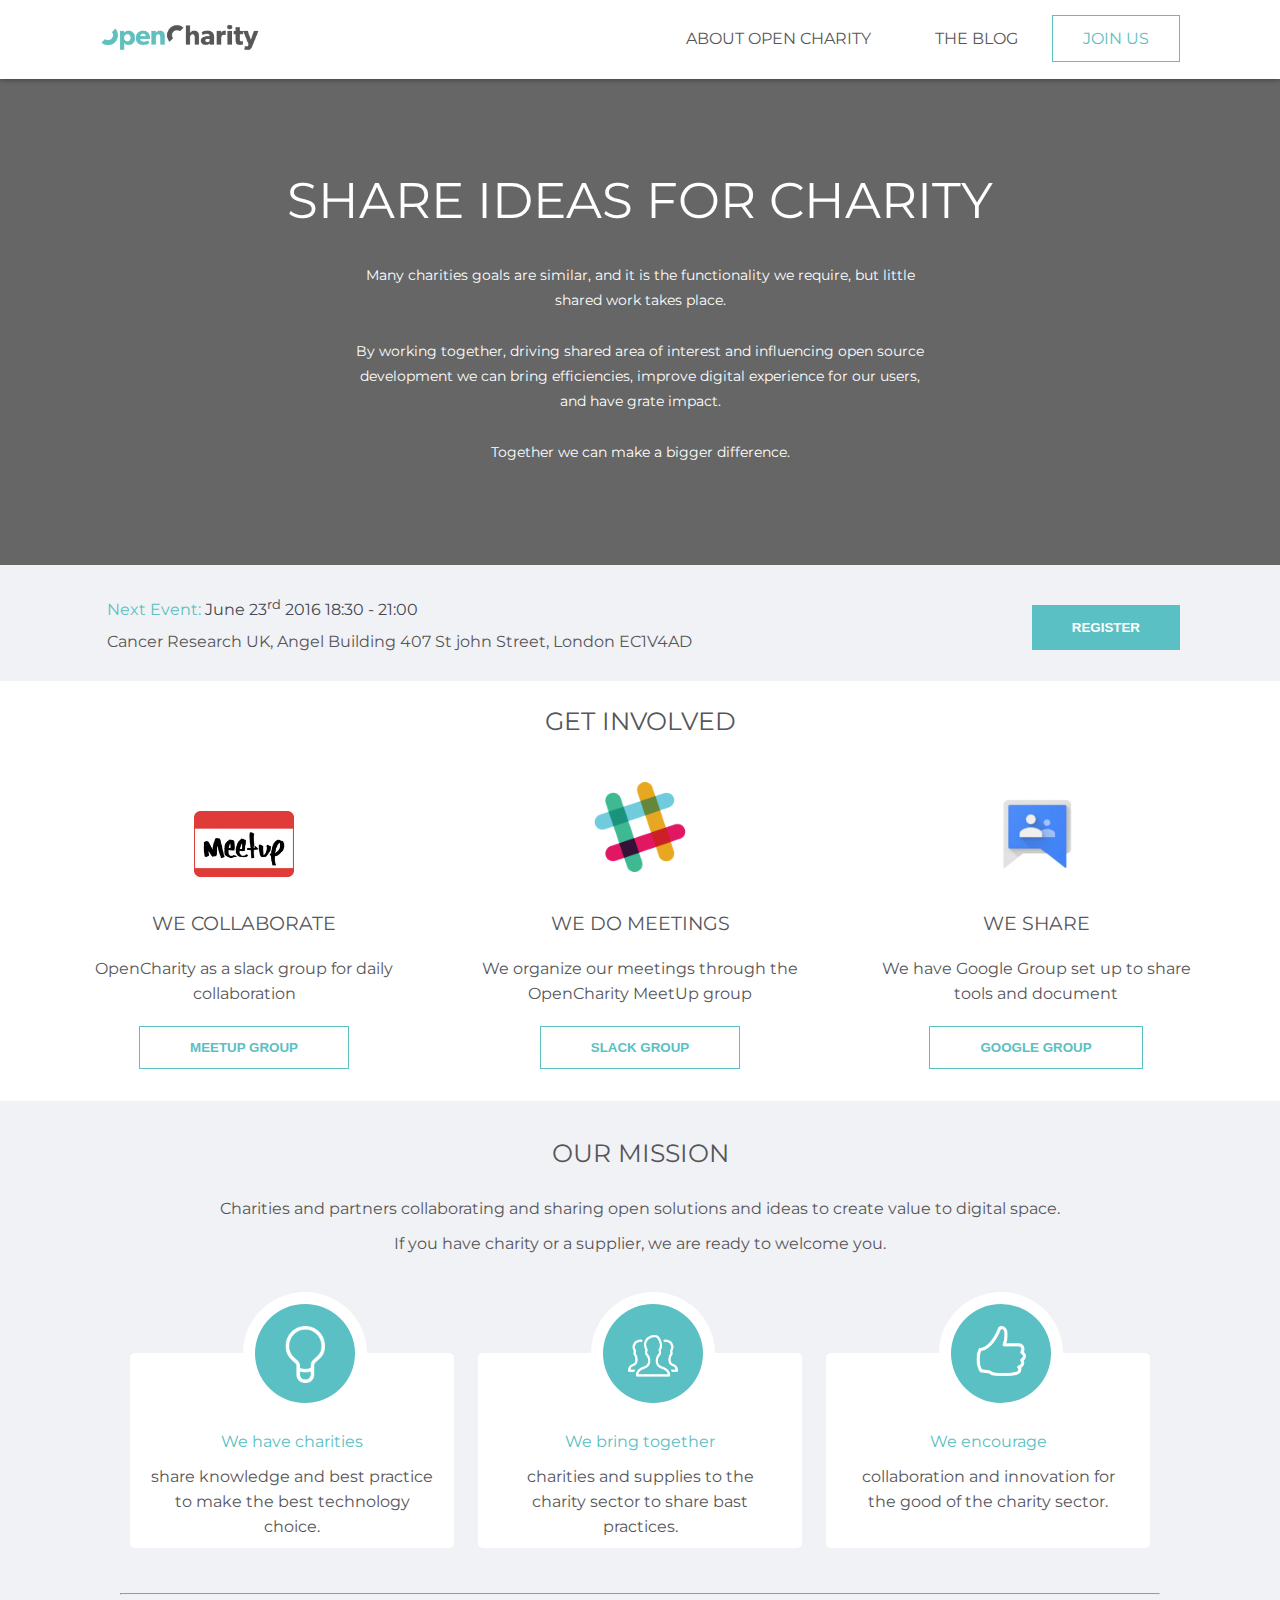
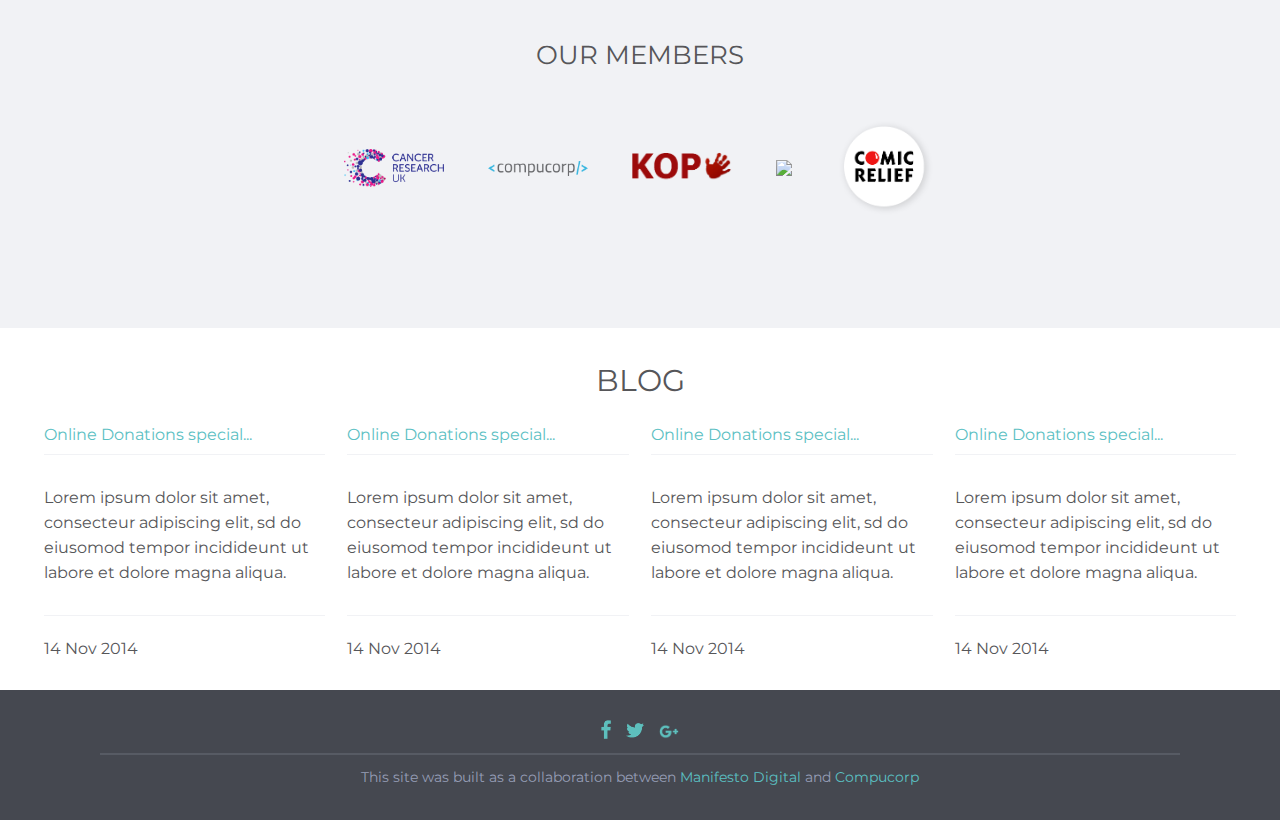
==== commit 2ed5045a: "update" ====
--- a/index.html
+++ b/index.html
@@ -12,6 +12,43 @@
 		<script src="assets/js/lib/jquery-ui.js"></script>
 		<script src="assets/js/custom.js"></script>
 	</head>
+
+
+<!-- 	<div class="flexslider">
+	  <ul class="slides">
+	    <li>
+	      <img src="slide1.jpg" />
+	    </li>
+	    <li>
+	      <img src="slide2.jpg" />
+	    </li>
+	    <li>
+	      <img src="slide3.jpg" />
+	    </li>
+	    <li>
+	      <img src="slide4.jpg" />
+	    </li>
+	  </ul>
+	</div>
+ -->
+
+  <script src="http://ajax.googleapis.com/ajax/libs/jquery/1/jquery.min.js"></script>
+
+
+	<script type="text/javascript">
+	  $(function(){
+	    SyntaxHighlighter.all();
+	  });
+	  $(window).load(function(){
+	    $('.flexslider').flexslider({
+	      animation: "slide",
+	      start: function(slider){
+	        $('body').removeClass('loading');
+	      }
+	    });
+	  });
+	</script>
+
 	
 	<body>
 		<div class="opencharity">
@@ -20,7 +57,7 @@
 				<header class="opencharity__header">
 					<img src="assets/image/OpenCharity.png" class="opencharity__header__logo">
 					
-					<img id="button" src="assets/image/OC-Mark.png" class="opencharity__header__dropdown-icon">
+					<img id="button" src="assets/image/list-512.png" class="opencharity__header__dropdown-icon">
 
 					<div class="opencharity__header__nav">
 						<ul class="opencharity__header__nav__list">
@@ -54,10 +91,12 @@
 
 			<!-- #Banner -->
 				<div class="opencharity__banner">
-					<p class="opencharity__banner__lead_text">Share ideas for charity</p>
-					<p class="opencharity__banner__sub_text">Many charities goals are similar, and it is the functionality we require, but little shared work takes place.</p>
-					<p class="opencharity__banner__sub_text">By working together, driving shared area of interest and influencing open source development we can bring efficiencies, improve digital experience for our users, and have grate impact.</p>
-					<p class="opencharity__banner__sub_text">Together we can make a bigger difference.</p>
+					<div class="opencharity__banner__lead_overlay">
+						<p class="opencharity__banner__lead_text">Share ideas for charity</p>
+						<p class="opencharity__banner__sub_text">Many charities goals are similar, and it is the functionality we require, but little shared work takes place.</p>
+						<p class="opencharity__banner__sub_text">By working together, driving shared area of interest and influencing open source development we can bring efficiencies, improve digital experience for our users, and have grate impact.</p>
+						<p class="opencharity__banner__sub_text">Together we can make a bigger difference.</p>
+					</div>
 				</div>
 			<!-- #Banner -->
 
@@ -75,20 +114,20 @@
 				<div class="opencharity__call_to_action--social">
 					<p class="opencharity__call_to_action--social__title_text">Get involved</p>
 					<div class="opencharity__call_to_action--social__col">
-						<img class="opencharity__call_to_action--social__col__image" src="assets/image/OC-Mark.png">
-						<h4 class="opencharity__call_to_action--social__col__lead__text">We collaborate</h4>
+						<img class="opencharity__call_to_action--social__col__image" src="assets/image/meetup.png">
+						<p class="opencharity__call_to_action--social__col__lead__text">We collaborate</p>
 						<p class="opencharity__call_to_action--social__col__sub_text">OpenCharity as a slack group for daily collaboration</p>
 						<button class="opencharity__call_to_action--social__col__button">Meetup group</button>
 					</div>
 					<div class="opencharity__call_to_action--social__col">
-						<img class="opencharity__call_to_action--social__col__image" src="assets/image/OC-Mark.png">
-						<h4 class="opencharity__call_to_action--social__col__lead__text">We do meetings</h4>
+						<img class="opencharity__call_to_action--social__col__image" src="assets/image/Slack.png">
+						<p class="opencharity__call_to_action--social__col__lead__text">We do meetings</p>
 						<p class="opencharity__call_to_action--social__col__sub_text">We organize our meetings through the OpenCharity MeetUp group</p>	
 						<button class="opencharity__call_to_action--social__col__button">Slack group</button>
 					</div>					
 					<div class="opencharity__call_to_action--social__col">
-						<img class="opencharity__call_to_action--social__col__image" src="assets/image/OC-Mark.png">
-						<h4 class="opencharity__call_to_action--social__col__lead__text">We share</h4>
+						<img class="opencharity__call_to_action--social__col__image" src="assets/image/people.png">
+						<p class="opencharity__call_to_action--social__col__lead__text">We share</p>
 						<p class="opencharity__call_to_action--social__col__sub_text">We have Google Group set up to share tools and document</p>	
 						<button class="opencharity__call_to_action--social__col__button">Google group</button>
 					</div>
@@ -103,24 +142,30 @@
 					
 					<div class="opencharity__info--mission-info__col--wrapper">
 						<div class="opencharity__info--mission-info__col">
-							<img class="opencharity__info--mission-info__col__image" src="assets/image/OC-Mark.png">
-							<h4 class="opencharity__info--mission-info__col__lead_text">We have charities</h4>
+							<div class="opencharity__info--mission-info__col__image--wrapper">
+								<img class="opencharity__info--mission-info__col__image opencharity__info--mission-info__col__image--wrapper--bulb" src="assets/image/Bulb.png">
+							</div>
+							<p class="opencharity__info--mission-info__col__lead_text">We have charities</p>
 							<p class="opencharity__info--mission-info__col__sub_text">share knowledge and best practice to make the best technology choice.</p>
 						</div>					
 					</div>
 						
 					<div class="opencharity__info--mission-info__col--wrapper">
 						<div class="opencharity__info--mission-info__col">
-							<img class="opencharity__info--mission-info__col__image" src="assets/image/OC-Mark.png">
-							<h4 class="opencharity__info--mission-info__col__lead_text">We bring together</h4>
+							<div class="opencharity__info--mission-info__col__image--wrapper">
+								<img class="opencharity__info--mission-info__col__image" src="assets/image/Iconcopy.png">
+							</div>
+							<p class="opencharity__info--mission-info__col__lead_text">We bring together</p>
 							<p class="opencharity__info--mission-info__col__sub_text">charities and supplies to the charity sector to share bast practices.</p>
 						</div>					
 					</div>					
 					
 					<div class="opencharity__info--mission-info__col--wrapper">
 						<div class="opencharity__info--mission-info__col">
-							<img class="opencharity__info--mission-info__col__image" src="assets/image/OC-Mark.png">
-							<h4 class="opencharity__info--mission-info__col__lead_text">We encourage</h4>
+							<div class="opencharity__info--mission-info__col__image--wrapper">
+								<img class="opencharity__info--mission-info__col__image" src="assets/image/Like.png">
+							</div>
+							<p class="opencharity__info--mission-info__col__lead_text">We encourage</p>
 							<p class="opencharity__info--mission-info__col__sub_text">collaboration and innovation for the good of the charity sector.</p>
 						</div>
 					</div>
@@ -135,32 +180,27 @@
 					 <ul class="opencharity__slider--member_slider__list">
 					 	<li class="opencharity__slider--member_slider__item">
 					 		<a href="opencharity__slider--member_slider__link">
+					 			<img class="opencharity__slider--member_slider__link__icon" src="assets/image/Cancer Research.png">
+					 		</a>
+					 	</li>
+					 	<li class="opencharity__slider--member_slider__item">
+					 		<a href="opencharity__slider--member_slider__link">
+					 			<img class="opencharity__slider--member_slider__link__icon" src="assets/image/cc-standard-full-colour.png">
+					 		</a>
+					 	</li>
+					 	<li class="opencharity__slider--member_slider__item">
+					 		<a href="opencharity__slider--member_slider__link">
+					 			<img class="opencharity__slider--member_slider__link__icon" src="assets/image/Kop Logo.png">
+					 		</a>
+					 	</li>
+					 	<li class="opencharity__slider--member_slider__item">
+					 		<a href="opencharity__slider--member_slider__link">
 					 			<img class="opencharity__slider--member_slider__link__icon" src="assets/image/OC-Mark.png">
 					 		</a>
 					 	</li>
 					 	<li class="opencharity__slider--member_slider__item">
 					 		<a href="opencharity__slider--member_slider__link">
-					 			<img class="opencharity__slider--member_slider__link__icon" src="assets/image/OC-Mark.png">
-					 		</a>
-					 	</li>
-					 	<li class="opencharity__slider--member_slider__item">
-					 		<a href="opencharity__slider--member_slider__link">
-					 			<img class="opencharity__slider--member_slider__link__icon" src="assets/image/OC-Mark.png">
-					 		</a>
-					 	</li>
-					 	<li class="opencharity__slider--member_slider__item">
-					 		<a href="opencharity__slider--member_slider__link">
-					 			<img class="opencharity__slider--member_slider__link__icon" src="assets/image/OC-Mark.png">
-					 		</a>
-					 	</li>
-					 	<li class="opencharity__slider--member_slider__item">
-					 		<a href="opencharity__slider--member_slider__link">
-					 			<img class="opencharity__slider--member_slider__link__icon" src="assets/image/OC-Mark.png">
-					 		</a>
-					 	</li>
-					 	<li class="opencharity__slider--member_slider__item">
-					 		<a href="opencharity__slider--member_slider__link">
-					 			<img class="opencharity__slider--member_slider__link__icon" src="assets/image/OC-Mark.png">
+					 			<img class="opencharity__slider--member_slider__link__icon" src="assets/image/Layer 111.png">
 					 		</a>
 					 	</li>
 					 </ul>
@@ -209,23 +249,21 @@
 						<ul class="opencharity__footer__nav__list">
 							<li class="opencharity__footer__nav__list__item">
 								<a href="opencharity__footer__nav__link">
-									<img class="opencharity__footer__nav__link__icon" src="assets/image/OC-Mark.png">
+									<img class="opencharity__footer__nav__link__icon" src="assets/image/facebook-icon.png">
 								</a>
 							</li>
 							<li class="opencharity__footer__nav__list__item">
 								<a href="opencharity__footer__nav__link">
-									<img class="opencharity__footer__nav__link__icon" src="assets/image/OC-Mark.png">
+									<img class="opencharity__footer__nav__link__icon--bigger" src="assets/image/twitter.png">
 								</a>
 							</li>
 							<li class="opencharity__footer__nav__list__item">
 								<a href="opencharity__footer__nav__link">
-									<img class="opencharity__footer__nav__link__icon" src="assets/image/OC-Mark.png">
+									<img class="opencharity__footer__nav__link__icon--bigger" src="assets/image/google-plus.png">
 								</a>
 							</li>
 						</ul>
 					</div>
-
-					<hr class="opencharity__footer__line">
 
 					<div class="opencharity__footer__trade_mark">
 						<p class="opencharity__footer__trade_mark__text">This site was built as a collaboration between <span>Manifesto Digital</span> and <span>Compucorp</span></p>
--- a/assets/css/structure.css
+++ b/assets/css/structure.css
@@ -2,6 +2,7 @@
 body {
 	margin: 0px;
 	padding: 0px;
+	overflow-x: hidden;
 }
 
 ul {
@@ -21,6 +22,18 @@
 p {
 	line-height: 25px;
 	text-align: left: 
+}
+
+button {
+	cursor: pointer;
+	-webkit-appearance: none;
+	-moz-appearance:    none;
+	appearance:         none;
+	border: 0 none;
+}
+
+button:focus {
+  outline: none
 }
 
 .opencharity {
@@ -71,18 +84,30 @@
 
 /* opencharity__banner */
 	.opencharity__banner {
-		margin: 0px;	
-		height: auto;
+		margin: 0px;
+		height: 326px;
 		text-align: center;
 		padding: 80px 30px;
-		background-image: url('../../assets/image/bg.jpg');
+		background-image: url('../../assets/image/Link to JBW2PXDOL6.jpg');
 		background-repeat: no-repeat;
+		background-size: cover;
+		position: relative;
+	}
+
+	.opencharity__banner__lead_overlay {
+		position: absolute;
+	    top: 0;
+	    left: 0;
+	    width: 100%;
+	    height: 100%;
+	    color: #FFF;
+	    background: rgba(0, 0, 0, .6);
 	}
 
 	.opencharity__banner__lead_text {
 		text-transform: uppercase;
 		font-size: 50px;
-		margin-top: 20px;
+		margin-top: 109px;
 		margin-bottom: 50px;
 	}
 
@@ -105,7 +130,6 @@
 
 	.opencharity__call_to_action--event__event_info__time {
 		margin: 7px;
-		font-weight: bold;
 	}
 
 	.opencharity__call_to_action--event__event_info__venue {
@@ -115,8 +139,9 @@
 	.opencharity__call_to_action--event__event_info__register_button {
 		display: inline-block;
 		float: right;
-		padding: 10px 30px;
+		padding: 15px 40px;
 		margin-top: 10px;
+		font-weight: bold;
 		text-transform: uppercase;
 	}
 
@@ -142,6 +167,7 @@
 
 	.opencharity__call_to_action--social__col__lead__text {
 		margin-top: 30px;
+		font-size: 19px;
 		text-transform: uppercase;
 	}
 
@@ -154,6 +180,7 @@
 		text-transform: uppercase;
 		border: none;
 		border-radius: 0px;
+		font-weight: bold;
 	}
 /* opencharity__call_to_action */
 
@@ -172,41 +199,53 @@
 
 	.opencharity__info--mission-info__sub_text {
 		margin: 10px;
+		font-size: 16px;
 	}
 
 	.opencharity__info--mission-info__col--wrapper {
 	    display: inline-block;
 	    width: 30%;
 	    margin: 10px;
-	    margin-top: 60px;
+	    margin-top: 87px;
 	    padding: 4px;
 	}
 
 
 	.opencharity__info--mission-info__col {
-		margin-top: 40px;
 		padding: 0px 20px;
-		height: 190px;
+		padding-top: 66px;
+		height: 129px;
 		max-height: auto;
 		border-radius: 5px;
+		position: relative;
+	}
+
+	.opencharity__info--mission-info__col__image--wrapper {
+		width: 100px;
+		margin: 0px auto;
+		margin-top: -61px;
+		border: 12px solid #fff;
+		border-radius: 100%;
+		height: 99px;
+		position: absolute;
+		left: 113px;
+		top: 0px;
 	}
 
 	.opencharity__info--mission-info__col__image {
-		width: 100px;
-		margin-top: -50px;
-	    border: 3px solid;
-	    border-radius: 50%;
+		width: 50%;
+		margin-top: 22px;
 	}
 
 	.opencharity__info--mission-info__col__lead_text {
-		padding: 15px;
+		padding: 10px;
 	}
 
 	.opencharity__info--mission-info__col__sub_text {
 	}
 
 	.opencharity__info--mission-info__bottom_line {
-		margin-top: 70px;
+		margin-top: 30px;
 		margin-left: 20px;
 		margin-right: 20px;
 	}
@@ -240,6 +279,7 @@
 
 	.opencharity__slider--member_slider__link__icon {
 		width: 100px;
+		vertical-align: -webkit-baseline-middle;
 	}
 /* opencharity__slider--member */
 
@@ -296,6 +336,7 @@
 	.opencharity__footer__nav {
 		display: block;
 		padding: 10px;
+		border-bottom: 2px solid;
 	}
 
 	.opencharity__footer__nav__list {
@@ -311,7 +352,11 @@
 	}
 
 	.opencharity__footer__nav__link__icon {
-		width: 30px;
+		width: 10px;
+	}
+
+	.opencharity__footer__nav__link__icon--bigger {
+		width: 20px;
 	}
 
 	.opencharity__footer__line {
@@ -322,4 +367,5 @@
 		padding: 10px;
 		display: block;
 	}
-/* opencharity__footer */+/* opencharity__footer */
+
--- a/assets/css/viewport.css
+++ b/assets/css/viewport.css
@@ -1,8 +1,3 @@
-
-/* body{
-		background-color: red;
-	} */
-
 
 /* Extra exception screens */
 @media screen and (max-width: 320px) {
@@ -51,10 +46,24 @@
 		
 		.opencharity__banner {
 			padding: 32px 30px;
+			height: 423px;
+		}
+
+		.opencharity__banner__lead_overlay {
+
+		}
+
+		.opencharity__banner__lead_text {
+		    text-transform: uppercase;
+		    font-size: 26px;
+		    margin-top: 47px;
+		    margin-bottom: 0px;
+		    line-height: 1.2;
 		}
 
 		.opencharity__banner__sub_text {
 			width: 92%;
+			font-size: 14px;
 		}
 	/* opencharity__banner */
 
@@ -65,8 +74,15 @@
 		    text-align: center;
 		}
 
+		.opencharity__call_to_action--event__event_info {
+			font-size: 12px;
+		}
+
+		.opencharity__call_to_action--event__event_info__venue {
+		    margin: 0px;
+		}
+
 		.opencharity__call_to_action--event__event_info__register_button {
-		    margin-top: 30px;
 		    float: none
 		}
 	/* opencharity__call_to_action--event */
@@ -80,6 +96,17 @@
 		.opencharity__call_to_action--social__col {
 			width: 100%;
 		}
+
+		.opencharity__call_to_action--social__col__lead__text {
+		    margin-top: 10px;
+		    text-transform: uppercase;
+		}
+
+		.opencharity__call_to_action--social__col__sub_text {
+			font-size: 10px;
+			padding: 10px 30px;
+		}
+
 	/* opencharity__call_to_action--social */
 
 	/* opencharity__info--mission-info */
@@ -102,8 +129,25 @@
 		 	margin-top: 10px;
 		}
 
+		.opencharity__info--mission-info__col__image--wrapper {
+			left: 65px;
+		}
+
+		.opencharity__info--mission-info__sub_text {
+		 	font-size: 11px;
+		}
+
 		.opencharity__info--mission-info__bottom_line {
 			margin: 10px;
+		}
+
+		.opencharity__info--mission-info__col {
+		    padding: 0px 20px;
+		    padding-top: 53px;
+		    height: 136px;
+		    max-height: auto;
+		    border-radius: 5px;
+		    position: relative;
 		}
 
 	/* opencharity__info--mission-info */
@@ -203,6 +247,7 @@
 
 		.opencharity__call_to_action--social__title_text {
 		    margin-bottom: 19px;
+
 		}
 	/* opencharity__call_to_action--social */
 
@@ -265,7 +310,8 @@
 	/* opencharity__banner */
 
 		.opencharity__banner__sub_text {
-			width: 40%;
+			width: 45%;
+			font-size: 14px;
 		}
 	/* opencharity__banner */
 
@@ -299,7 +345,7 @@
 		.opencharity__info--mission-info__col--wrapper {
 		 	width: 30%;
 		 	margin: 6px;
-		 	margin-top: 60px;
+		 	margin-top: 83px;
 		 	vertical-align: top;
 		 	height: 200px;
 		}
@@ -324,4 +370,6 @@
 				width: 80%;
 			}
 		/* opencharity__banner */
-}
+
+
+}
--- a/stylesheets/theme.css
+++ b/stylesheets/theme.css
@@ -5,7 +5,7 @@
 /* line 9, ../sass/theme.scss */
 .opencharity {
   font-family: 'Montserrat', sans-serif;
-  color: gray;
+  color: #565659;
 }
 
 /* line 14, ../sass/theme.scss */
@@ -13,120 +13,135 @@
   background-color: #fff;
 }
 /* line 18, ../sass/theme.scss */
+.opencharity__header .opencharity__header__nav__link {
+  color: #565659;
+}
+/* line 22, ../sass/theme.scss */
 .opencharity__header .opencharity__header__nav__link--active {
-  border: 1px solid blue;
+  border: 1px solid #5BC0C3;
+  color: #5BC0C3;
 }
 
-/* line 23, ../sass/theme.scss */
+/* line 28, ../sass/theme.scss */
 .opencharity__header__nav--mobile {
-  background-color: gray;
+  background-color: #F1F2F5;
 }
-/* line 26, ../sass/theme.scss */
+/* line 31, ../sass/theme.scss */
 .opencharity__header__nav--mobile .opencharity__header__nav__list__item--mobile {
-  border: 0.88px solid blue;
+  border: 0.88px solid #5BC0C3;
   background-color: #fff;
 }
-/* line 30, ../sass/theme.scss */
+/* line 35, ../sass/theme.scss */
 .opencharity__header__nav--mobile .opencharity__header__nav__list__item--mobile .opencharity__header__nav__link--mobile {
-  color: gray;
+  color: #5BC0C3;
 }
-/* line 35, ../sass/theme.scss */
+/* line 40, ../sass/theme.scss */
 .opencharity__header__nav--mobile .opencharity__header__nav__list__item--mobile:hover {
-  background-color: blue;
+  background-color: #5BC0C3;
   color: #fff;
 }
-/* line 39, ../sass/theme.scss */
+/* line 44, ../sass/theme.scss */
 .opencharity__header__nav--mobile .opencharity__header__nav__list__item--mobile:hover .opencharity__header__nav__link--mobile {
   color: #fff;
 }
 
-/* line 46, ../sass/theme.scss */
+/* line 51, ../sass/theme.scss */
 .opencharity__banner {
   color: #fff;
 }
 
-/* line 59, ../sass/theme.scss */
+/* line 64, ../sass/theme.scss */
 .opencharity__call_to_action--event {
-  background-color: #c0c0c0;
+  background-color: #F1F2F5;
 }
-/* line 62, ../sass/theme.scss */
+/* line 67, ../sass/theme.scss */
 .opencharity__call_to_action--event .opencharity__call_to_action--event__event_info__time {
-  font-weight: bold;
+  color: #454850;
 }
-/* line 66, ../sass/theme.scss */
+/* line 71, ../sass/theme.scss */
 .opencharity__call_to_action--event .opencharity__call_to_action--event__event_info__time span {
-  color: blue;
+  color: #5BC0C3;
 }
-/* line 70, ../sass/theme.scss */
+/* line 75, ../sass/theme.scss */
 .opencharity__call_to_action--event .opencharity__call_to_action--event__event_info__register_button {
-  background-color: blue;
+  background-color: #5BC0C3;
   color: #fff;
   box-shadow: none;
 }
 
-/* line 80, ../sass/theme.scss */
+/* line 85, ../sass/theme.scss */
 .opencharity__call_to_action--social .opencharity__call_to_action--social__title_text {
   font-size: 25px;
-  margin-top: 20px;
 }
-/* line 85, ../sass/theme.scss */
-.opencharity__call_to_action--social .opencharity__call_to_action--social__col__image {
-  padding: 13px 100px;
+/* line 93, ../sass/theme.scss */
+.opencharity__call_to_action--social .opencharity__call_to_action--social__col__button {
+  border: 1px solid #5BC0C3;
+  background-color: transparent;
+  color: #5BC0C3;
 }
 
-/* line 92, ../sass/theme.scss */
+/* line 101, ../sass/theme.scss */
 .opencharity__info--mission-info {
-  background-color: #c0c0c0;
+  background-color: #F1F2F5;
 }
-/* line 95, ../sass/theme.scss */
+/* line 104, ../sass/theme.scss */
 .opencharity__info--mission-info .opencharity__info--mission-info__lead_text {
   font-size: 25px;
 }
-/* line 99, ../sass/theme.scss */
-.opencharity__info--mission-info .opencharity__info--mission-info__sub_text {
-  font-size: 13px;
-}
-/* line 103, ../sass/theme.scss */
+/* line 112, ../sass/theme.scss */
 .opencharity__info--mission-info .opencharity__info--mission-info__col {
   background-color: #fff;
 }
-
-/* line 108, ../sass/theme.scss */
-.opencharity__slider--member_slider {
-  background-color: #c0c0c0;
+/* line 116, ../sass/theme.scss */
+.opencharity__info--mission-info .opencharity__info--mission-info__col__image--wrapper--bulb {
+  width: 40%;
 }
-/* line 111, ../sass/theme.scss */
-.opencharity__slider--member_slider .opencharity__slider--member_slider__lead_text {
-  font-size: 30px;
+/* line 120, ../sass/theme.scss */
+.opencharity__info--mission-info .opencharity__info--mission-info__col__lead_text {
+  color: #5BC0C3;
+}
+/* line 124, ../sass/theme.scss */
+.opencharity__info--mission-info .opencharity__info--mission-info__col__image--wrapper {
+  background-color: #5BC0C3;
 }
 
-/* line 116, ../sass/theme.scss */
+/* line 129, ../sass/theme.scss */
+.opencharity__slider--member_slider {
+  background-color: #F1F2F5;
+}
+/* line 132, ../sass/theme.scss */
+.opencharity__slider--member_slider .opencharity__slider--member_slider__lead_text {
+  font-size: 26px;
+}
+
+/* line 137, ../sass/theme.scss */
 .opencharity__slider--blog_slider {
   background-color: #fff;
 }
-/* line 119, ../sass/theme.scss */
+/* line 140, ../sass/theme.scss */
 .opencharity__slider--blog_slider .opencharity__slider--blog_slider__link {
-  color: blue;
+  color: #5BC0C3;
 }
-/* line 123, ../sass/theme.scss */
+/* line 144, ../sass/theme.scss */
 .opencharity__slider--blog_slider .opencharity__slider--blog_slider__list__item__text {
-  border-top: 1px solid #c0c0c0;
-  border-bottom: 1px solid #c0c0c0;
+  border-top: 1px solid #F1F2F5;
+  border-bottom: 1px solid #F1F2F5;
 }
 
-/* line 129, ../sass/theme.scss */
+/* line 150, ../sass/theme.scss */
 .opencharity__footer {
-  background-color: gray;
+  background-color: #454850;
 }
-/* line 132, ../sass/theme.scss */
-.opencharity__footer .opencharity__footer__line {
-  background-color: gray;
+/* line 153, ../sass/theme.scss */
+.opencharity__footer .opencharity__footer__nav {
+  border-color: #575B64;
 }
-/* line 136, ../sass/theme.scss */
+/* line 157, ../sass/theme.scss */
 .opencharity__footer .opencharity__footer__trade_mark__text {
-  color: #fff;
+  color: #969EB7;
+  font-size: 14px;
 }
-/* line 140, ../sass/theme.scss */
+/* line 162, ../sass/theme.scss */
 .opencharity__footer .opencharity__footer__trade_mark__text span {
-  color: blue;
+  color: #5BC0C3;
 }
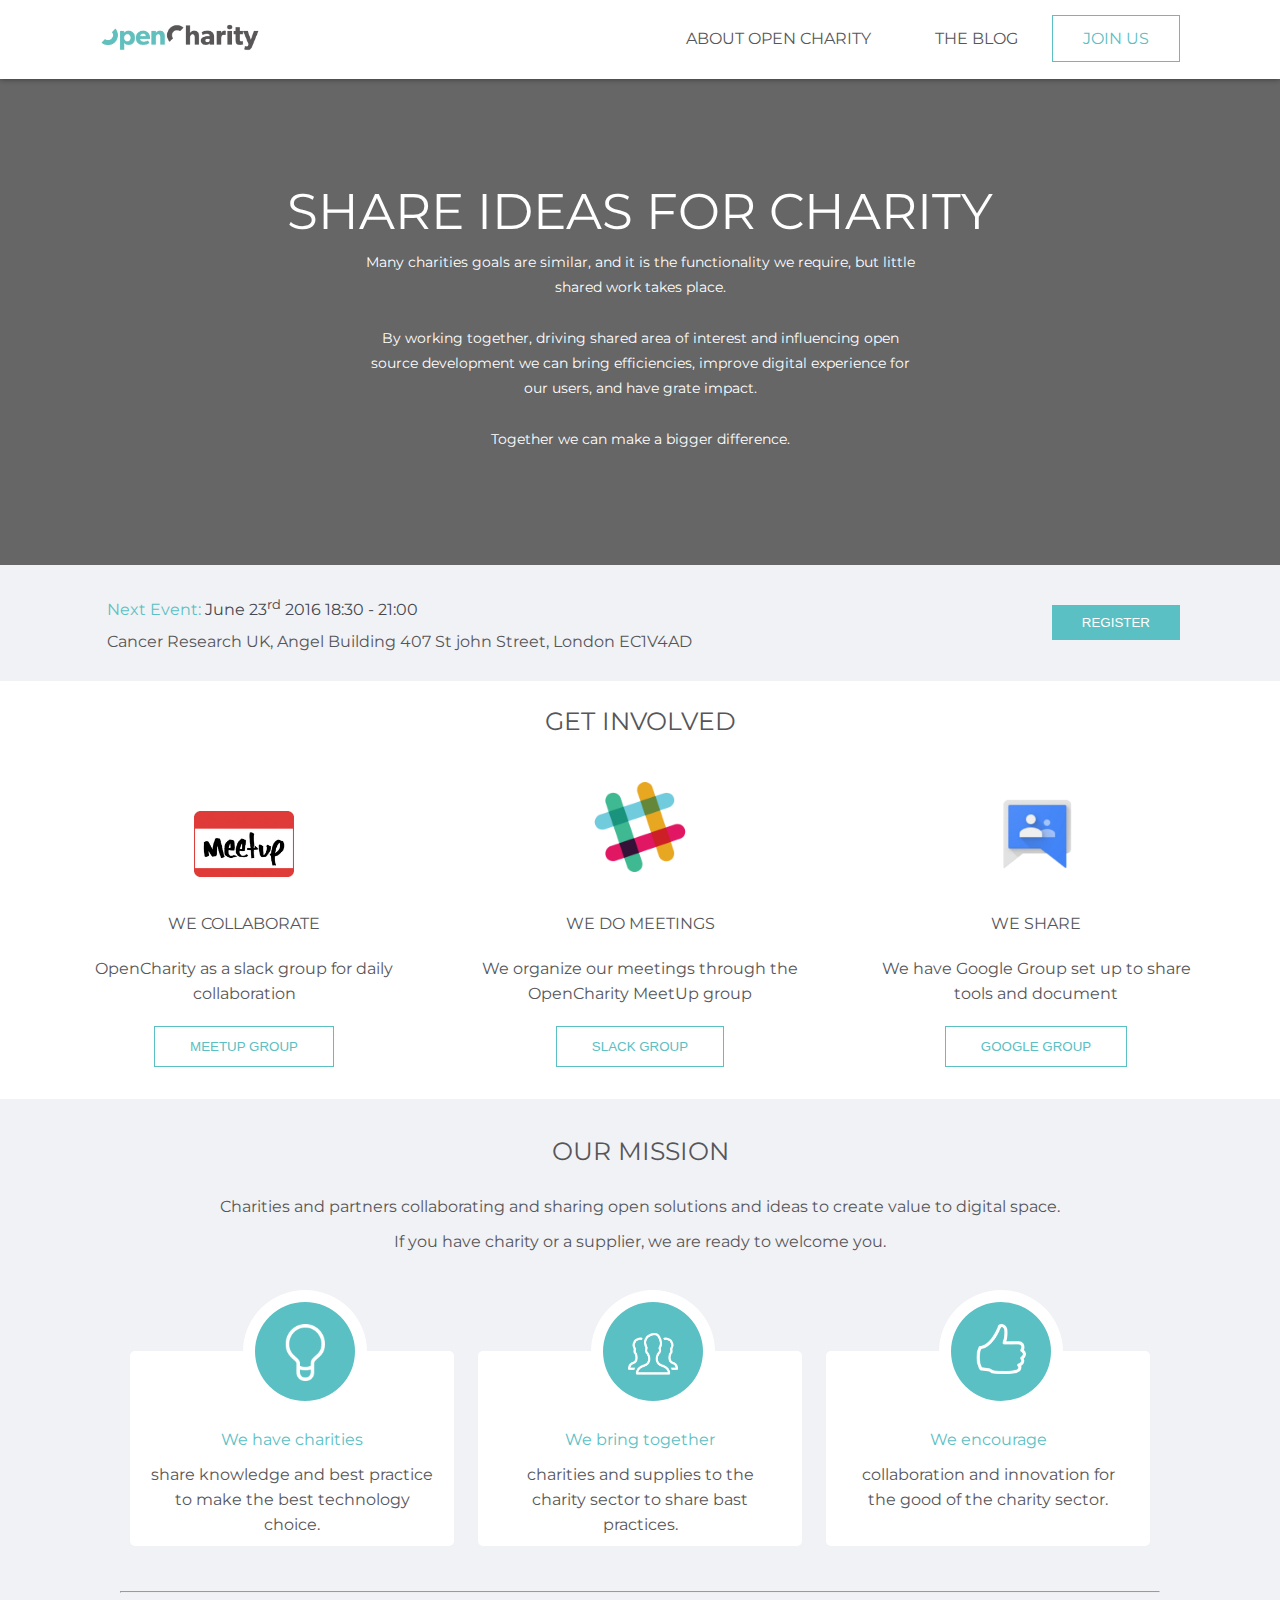
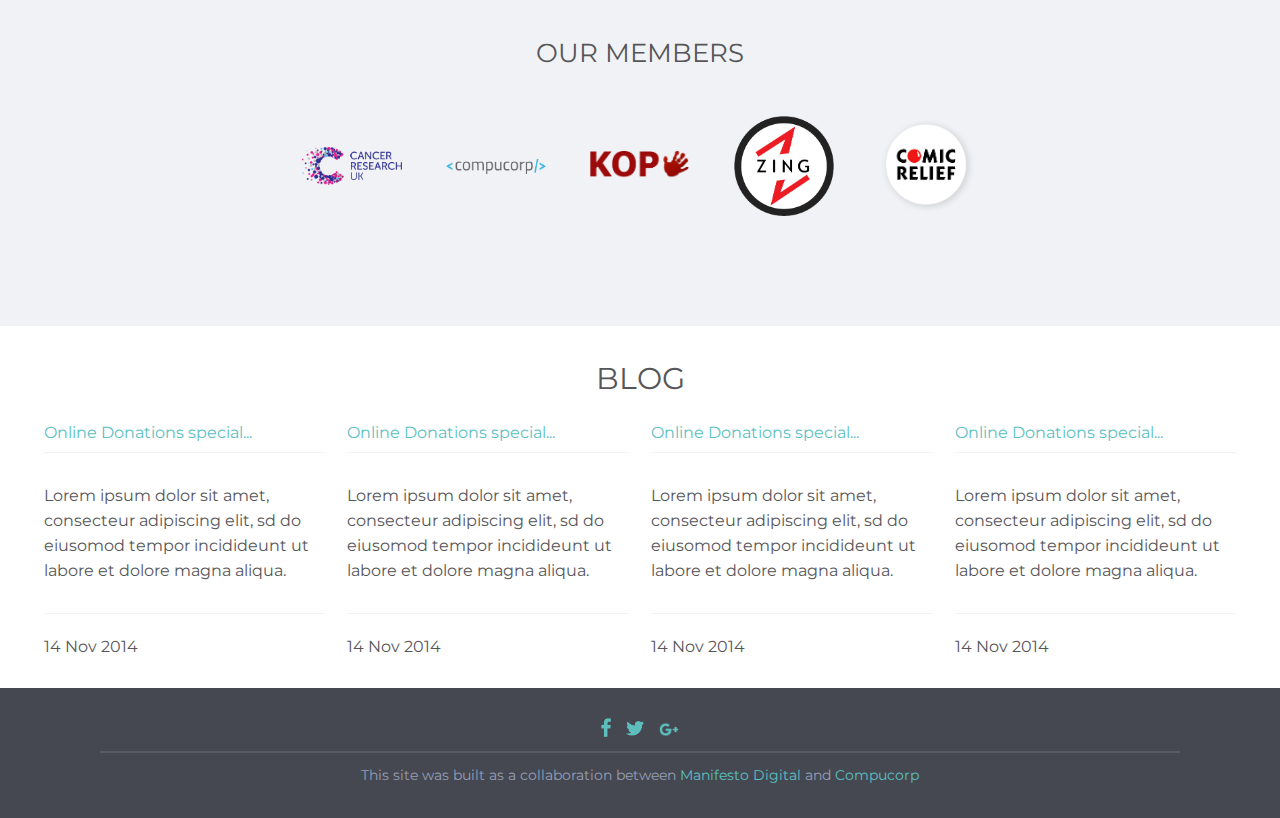
==== commit 9d0319c5: "backup" ====
--- a/index.html
+++ b/index.html
@@ -12,43 +12,6 @@
 		<script src="assets/js/lib/jquery-ui.js"></script>
 		<script src="assets/js/custom.js"></script>
 	</head>
-
-
-<!-- 	<div class="flexslider">
-	  <ul class="slides">
-	    <li>
-	      <img src="slide1.jpg" />
-	    </li>
-	    <li>
-	      <img src="slide2.jpg" />
-	    </li>
-	    <li>
-	      <img src="slide3.jpg" />
-	    </li>
-	    <li>
-	      <img src="slide4.jpg" />
-	    </li>
-	  </ul>
-	</div>
- -->
-
-  <script src="http://ajax.googleapis.com/ajax/libs/jquery/1/jquery.min.js"></script>
-
-
-	<script type="text/javascript">
-	  $(function(){
-	    SyntaxHighlighter.all();
-	  });
-	  $(window).load(function(){
-	    $('.flexslider').flexslider({
-	      animation: "slide",
-	      start: function(slider){
-	        $('body').removeClass('loading');
-	      }
-	    });
-	  });
-	</script>
-
 	
 	<body>
 		<div class="opencharity">
@@ -91,14 +54,14 @@
 
 			<!-- #Banner -->
 				<div class="opencharity__banner">
-					<div class="opencharity__banner__lead_overlay">
+						<div class="opencharity__banner__lead_overlay"></div>
 						<p class="opencharity__banner__lead_text">Share ideas for charity</p>
 						<p class="opencharity__banner__sub_text">Many charities goals are similar, and it is the functionality we require, but little shared work takes place.</p>
 						<p class="opencharity__banner__sub_text">By working together, driving shared area of interest and influencing open source development we can bring efficiencies, improve digital experience for our users, and have grate impact.</p>
 						<p class="opencharity__banner__sub_text">Together we can make a bigger difference.</p>
-					</div>
 				</div>
 			<!-- #Banner -->
+
 
 			<!-- #Call to action -->
 				<div class="opencharity__call_to_action--event">
@@ -109,6 +72,7 @@
 					<button class="opencharity__call_to_action--event__event_info__register_button">Register</button>		
 				</div>
 			<!-- #Call to action -->
+
 
 			<!-- #Call to action -->
 				<div class="opencharity__call_to_action--social">
@@ -133,6 +97,8 @@
 					</div>
 				</div>
 			<!-- #Call to action -->
+			
+
 
 			<!-- #Info -->
 				<div class="opencharity__info--mission-info">
@@ -174,6 +140,7 @@
 				</div>
 			<!-- #Info -->
 
+
 			<!-- #Slider -->
 				<div class="opencharity__slider--member_slider">
 					 <p class="opencharity__slider--member_slider__lead_text">Our members</p>
@@ -195,7 +162,7 @@
 					 	</li>
 					 	<li class="opencharity__slider--member_slider__item">
 					 		<a href="opencharity__slider--member_slider__link">
-					 			<img class="opencharity__slider--member_slider__link__icon" src="assets/image/OC-Mark.png">
+					 			<img class="opencharity__slider--member_slider__link__icon" src="assets/image/zing.png">
 					 		</a>
 					 	</li>
 					 	<li class="opencharity__slider--member_slider__item">
@@ -243,6 +210,7 @@
 				</div>
 			<!-- #Slider -->
 
+			
 			<!-- #Footer-->
 				<footer class="opencharity__footer">
 					<div class="opencharity__footer__nav">
--- a/assets/css/structure.css
+++ b/assets/css/structure.css
@@ -39,6 +39,7 @@
 .opencharity {
 }
 
+
 /* opencharity__header */
 	.opencharity__header {
 		padding: 19px 100px;
@@ -92,6 +93,22 @@
 		background-repeat: no-repeat;
 		background-size: cover;
 		position: relative;
+	}
+
+
+	.opencharity__banner__lead_text {
+		text-transform: uppercase;
+		font-size: 50px;
+		z-index: 09988;
+		position: relative
+	}
+
+	.opencharity__banner__sub_text {
+		margin: 26px auto;
+		width: 42%;
+		display: block;
+	    z-index: 09988;
+	    position: relative
 	}
 
 	.opencharity__banner__lead_overlay {
@@ -103,24 +120,12 @@
 	    color: #FFF;
 	    background: rgba(0, 0, 0, .6);
 	}
-
-	.opencharity__banner__lead_text {
-		text-transform: uppercase;
-		font-size: 50px;
-		margin-top: 109px;
-		margin-bottom: 50px;
-	}
-
-	.opencharity__banner__sub_text {
-		margin: 26px auto;
-		width: 42%;
-		display: block;
-	}
 /* opencharity__banner */
 
 /* opencharity__call_to_action */
 
 	.opencharity__call_to_action--event {
+		background-color: #c0c0c0; /* rmove this */
 		padding: 20px 100px;
 	}
 
@@ -139,11 +144,13 @@
 	.opencharity__call_to_action--event__event_info__register_button {
 		display: inline-block;
 		float: right;
-		padding: 15px 40px;
+		padding: 10px 30px;
 		margin-top: 10px;
-		font-weight: bold;
-		text-transform: uppercase;
-	}
+		text-transform: uppercase;
+	}
+/* opencharity__call_to_action */
+
+/* .opencharity__call_to_action--social */
 
 	.opencharity__call_to_action--social {
 		padding: 70px 100px;
@@ -159,6 +166,7 @@
 		width: 30%;
 		margin-top: 20px;
 		padding: 4px;
+		/* background-color: #f0f0f0; */
 	}
 
 	.opencharity__call_to_action--social__col__image {
@@ -167,7 +175,6 @@
 
 	.opencharity__call_to_action--social__col__lead__text {
 		margin-top: 30px;
-		font-size: 19px;
 		text-transform: uppercase;
 	}
 
@@ -176,13 +183,10 @@
 	}
 
 	.opencharity__call_to_action--social__col__button {
-		padding: 13px 50px;
-		text-transform: uppercase;
-		border: none;
-		border-radius: 0px;
-		font-weight: bold;
-	}
-/* opencharity__call_to_action */
+		padding: 12px 35px;
+		text-transform: uppercase;
+	}
+/* .opencharity__call_to_action--social */
 
 /* opencharity__info--mission-info */
 	.opencharity__info--mission-info {
@@ -326,6 +330,7 @@
 	}
 /* opencharity__slider--blog_slider */
 
+
 /* opencharity__footer */
 
 	.opencharity__footer{
--- a/assets/css/viewport.css
+++ b/assets/css/viewport.css
@@ -5,7 +5,33 @@
 	.opencharity__header__logo {
 	 	margin-left: -30px;
 	}
+
 }
+
+
+
+
+
+
+
+
+
+
+
+
+
+
+
+
+
+
+
+
+
+
+
+
+
 
 
 /* Small only  aka mobile*/
@@ -46,7 +72,7 @@
 		
 		.opencharity__banner {
 			padding: 32px 30px;
-			height: 423px;
+			height: 367px;
 		}
 
 		.opencharity__banner__lead_overlay {
@@ -56,13 +82,13 @@
 		.opencharity__banner__lead_text {
 		    text-transform: uppercase;
 		    font-size: 26px;
-		    margin-top: 47px;
+		    margin-top: none;
 		    margin-bottom: 0px;
 		    line-height: 1.2;
 		}
 
 		.opencharity__banner__sub_text {
-			width: 92%;
+			width: 99%;
 			font-size: 14px;
 		}
 	/* opencharity__banner */
@@ -130,7 +156,7 @@
 		}
 
 		.opencharity__info--mission-info__col__image--wrapper {
-			left: 65px;
+			left: 92px;
 		}
 
 		.opencharity__info--mission-info__sub_text {
@@ -171,7 +197,7 @@
 	/* opencharity__slider--blog_slider */
 
 		.opencharity__slider--blog_slider__list__item {
-		    width: 90%;
+		    width: 96%;
 		}
 
 		.opencharity__slider--blog_slider {
@@ -193,8 +219,45 @@
 }
 
 
+
+
+
+
+
+
+
+
+
+
+
+
+
+
+
+
+
+
+
+
 /* Medium and up*/
 @media screen and (min-width: 40em) {}
+
+
+
+
+
+
+
+
+
+
+
+
+
+
+
+
+
 
 
 /* Medium only aka ipad */
@@ -223,8 +286,12 @@
 			padding: 58px 35px;
 		}
 
+		.opencharity__banner__lead_text {
+			line-height: 1.1
+		}
+
 		.opencharity__banner__sub_text {
-			width: 100%;
+			width: 70%;
 		}
 	/* opencharity__banner */
 
@@ -304,10 +371,35 @@
 
 }
 
+
+
+
+
+
+
+
+
+
+
+
+
+
+
+
+
+
+
+
+
+
 /* Large and up  aka big ipad and laptops :(*/
 @media screen and (min-width: 64em) {
 
 	/* opencharity__banner */
+
+		.opencharity__banner__lead_text {
+			margin-top: 40px;
+		}
 
 		.opencharity__banner__sub_text {
 			width: 45%;
@@ -362,10 +454,35 @@
 
 }
 
+
+
+
+
+
+
+
+
+
+
+
+
+
+
+
+
+
+
+
+
+
 /* Large only */
 @media screen and (min-width: 64em) and (max-width: 74.9375em) {
 		
 		/* opencharity__banner */
+			.opencharity__banner__lead_text {
+				margin-top: 40px;
+			}
+
 			.opencharity__banner__sub_text {
 				width: 80%;
 			}
--- a/stylesheets/theme.css
+++ b/stylesheets/theme.css
@@ -69,6 +69,12 @@
   box-shadow: none;
 }
 
+/* line 83, ../sass/theme.scss */
+.opencharity__call_to_action--social {
+  .opencharity__call_to_action--social__col__button: hover;
+  .opencharity__call_to_action--social__col__button-background-color: #5BC0C3;
+  .opencharity__call_to_action--social__col__button-color: #white;
+}
 /* line 85, ../sass/theme.scss */
 .opencharity__call_to_action--social .opencharity__call_to_action--social__title_text {
   font-size: 25px;
@@ -80,68 +86,68 @@
   color: #5BC0C3;
 }
 
-/* line 101, ../sass/theme.scss */
+/* line 106, ../sass/theme.scss */
 .opencharity__info--mission-info {
   background-color: #F1F2F5;
 }
-/* line 104, ../sass/theme.scss */
+/* line 109, ../sass/theme.scss */
 .opencharity__info--mission-info .opencharity__info--mission-info__lead_text {
   font-size: 25px;
 }
-/* line 112, ../sass/theme.scss */
+/* line 117, ../sass/theme.scss */
 .opencharity__info--mission-info .opencharity__info--mission-info__col {
   background-color: #fff;
 }
-/* line 116, ../sass/theme.scss */
+/* line 121, ../sass/theme.scss */
 .opencharity__info--mission-info .opencharity__info--mission-info__col__image--wrapper--bulb {
   width: 40%;
 }
-/* line 120, ../sass/theme.scss */
+/* line 125, ../sass/theme.scss */
 .opencharity__info--mission-info .opencharity__info--mission-info__col__lead_text {
   color: #5BC0C3;
 }
-/* line 124, ../sass/theme.scss */
+/* line 129, ../sass/theme.scss */
 .opencharity__info--mission-info .opencharity__info--mission-info__col__image--wrapper {
   background-color: #5BC0C3;
 }
 
-/* line 129, ../sass/theme.scss */
+/* line 134, ../sass/theme.scss */
 .opencharity__slider--member_slider {
   background-color: #F1F2F5;
 }
-/* line 132, ../sass/theme.scss */
+/* line 137, ../sass/theme.scss */
 .opencharity__slider--member_slider .opencharity__slider--member_slider__lead_text {
   font-size: 26px;
 }
 
-/* line 137, ../sass/theme.scss */
+/* line 142, ../sass/theme.scss */
 .opencharity__slider--blog_slider {
   background-color: #fff;
 }
-/* line 140, ../sass/theme.scss */
+/* line 145, ../sass/theme.scss */
 .opencharity__slider--blog_slider .opencharity__slider--blog_slider__link {
   color: #5BC0C3;
 }
-/* line 144, ../sass/theme.scss */
+/* line 149, ../sass/theme.scss */
 .opencharity__slider--blog_slider .opencharity__slider--blog_slider__list__item__text {
   border-top: 1px solid #F1F2F5;
   border-bottom: 1px solid #F1F2F5;
 }
 
-/* line 150, ../sass/theme.scss */
+/* line 155, ../sass/theme.scss */
 .opencharity__footer {
   background-color: #454850;
 }
-/* line 153, ../sass/theme.scss */
+/* line 158, ../sass/theme.scss */
 .opencharity__footer .opencharity__footer__nav {
   border-color: #575B64;
 }
-/* line 157, ../sass/theme.scss */
+/* line 162, ../sass/theme.scss */
 .opencharity__footer .opencharity__footer__trade_mark__text {
   color: #969EB7;
   font-size: 14px;
 }
-/* line 162, ../sass/theme.scss */
+/* line 167, ../sass/theme.scss */
 .opencharity__footer .opencharity__footer__trade_mark__text span {
   color: #5BC0C3;
 }
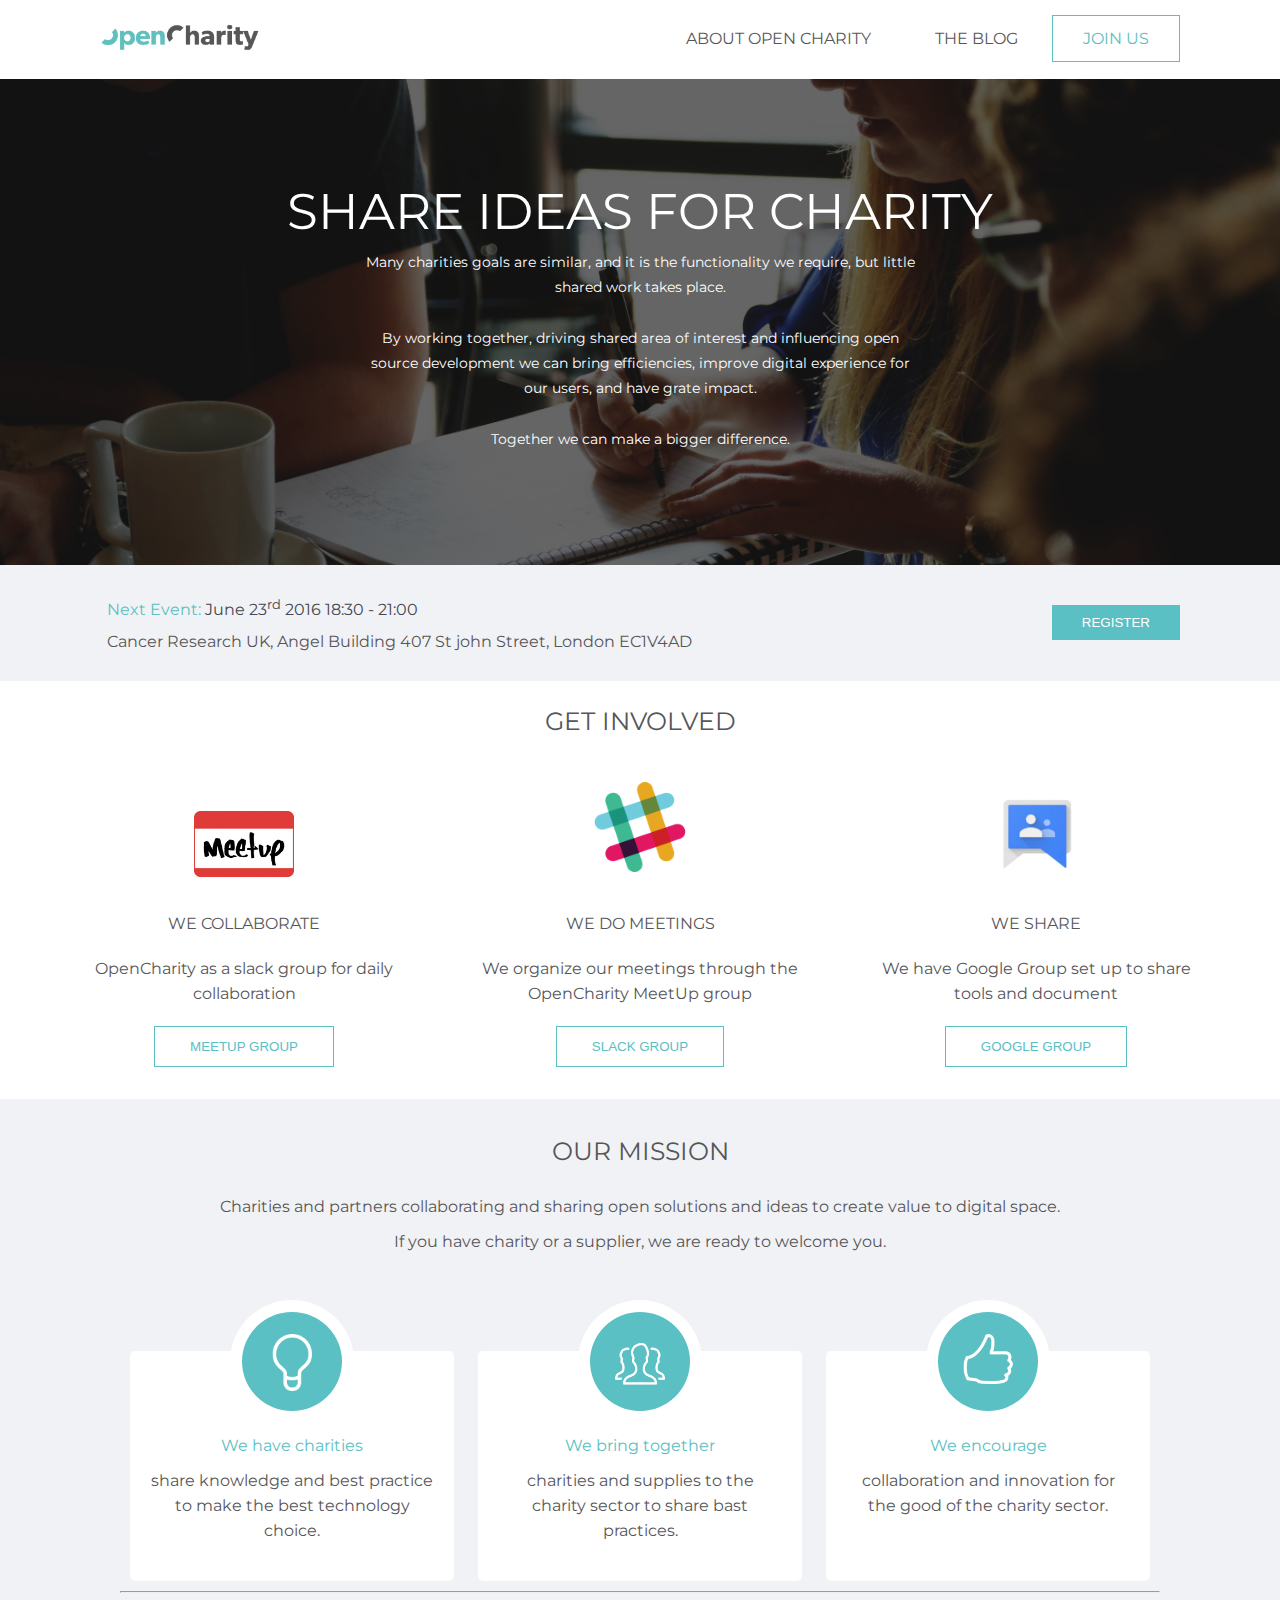
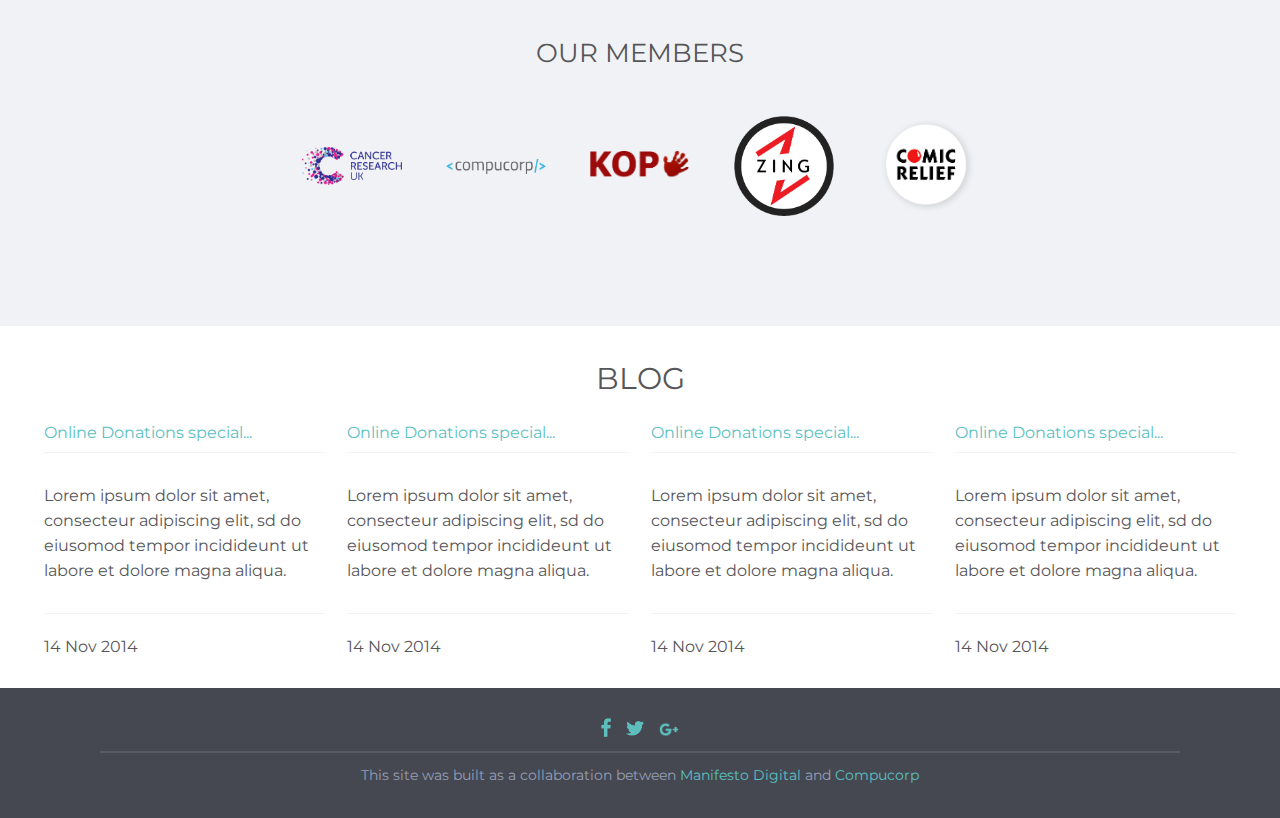
==== commit 3ecccf89: "Update index.html" ====
--- a/index.html
+++ b/index.html
@@ -14,6 +14,7 @@
 	</head>
 	
 	<body>
+
 		<div class="opencharity">
 		
 			<!-- #Header -->
@@ -97,8 +98,7 @@
 					</div>
 				</div>
 			<!-- #Call to action -->
-			
-
+		
 
 			<!-- #Info -->
 				<div class="opencharity__info--mission-info">
@@ -241,4 +241,4 @@
 
 		</div>
 	</body>
-</html>+</html>
--- a/assets/css/structure.css
+++ b/assets/css/structure.css
@@ -89,7 +89,7 @@
 		height: 326px;
 		text-align: center;
 		padding: 80px 30px;
-		background-image: url('../../assets/image/Link to JBW2PXDOL6.jpg');
+		background-image: url('../../assets/image/bg.jpg');
 		background-repeat: no-repeat;
 		background-size: cover;
 		position: relative;
@@ -130,7 +130,8 @@
 	}
 
 	.opencharity__call_to_action--event__event_info {
-		display: inline-block
+		display: inline-block;
+		width: 80%;
 	}
 
 	.opencharity__call_to_action--event__event_info__time {
@@ -192,7 +193,6 @@
 	.opencharity__info--mission-info {
 		text-align: center;
 		padding: 20px 100px;
-		/* background-color: gray; */
 	}
 
 	.opencharity__info--mission-info__lead_text {
@@ -218,7 +218,7 @@
 	.opencharity__info--mission-info__col {
 		padding: 0px 20px;
 		padding-top: 66px;
-		height: 129px;
+		height: 164px;
 		max-height: auto;
 		border-radius: 5px;
 		position: relative;
@@ -227,11 +227,11 @@
 	.opencharity__info--mission-info__col__image--wrapper {
 		width: 100px;
 		margin: 0px auto;
-		margin-top: -61px;
+		margin-top: -117px;
 		border: 12px solid #fff;
 		border-radius: 100%;
 		height: 99px;
-		position: absolute;
+		position: initial;
 		left: 113px;
 		top: 0px;
 	}
